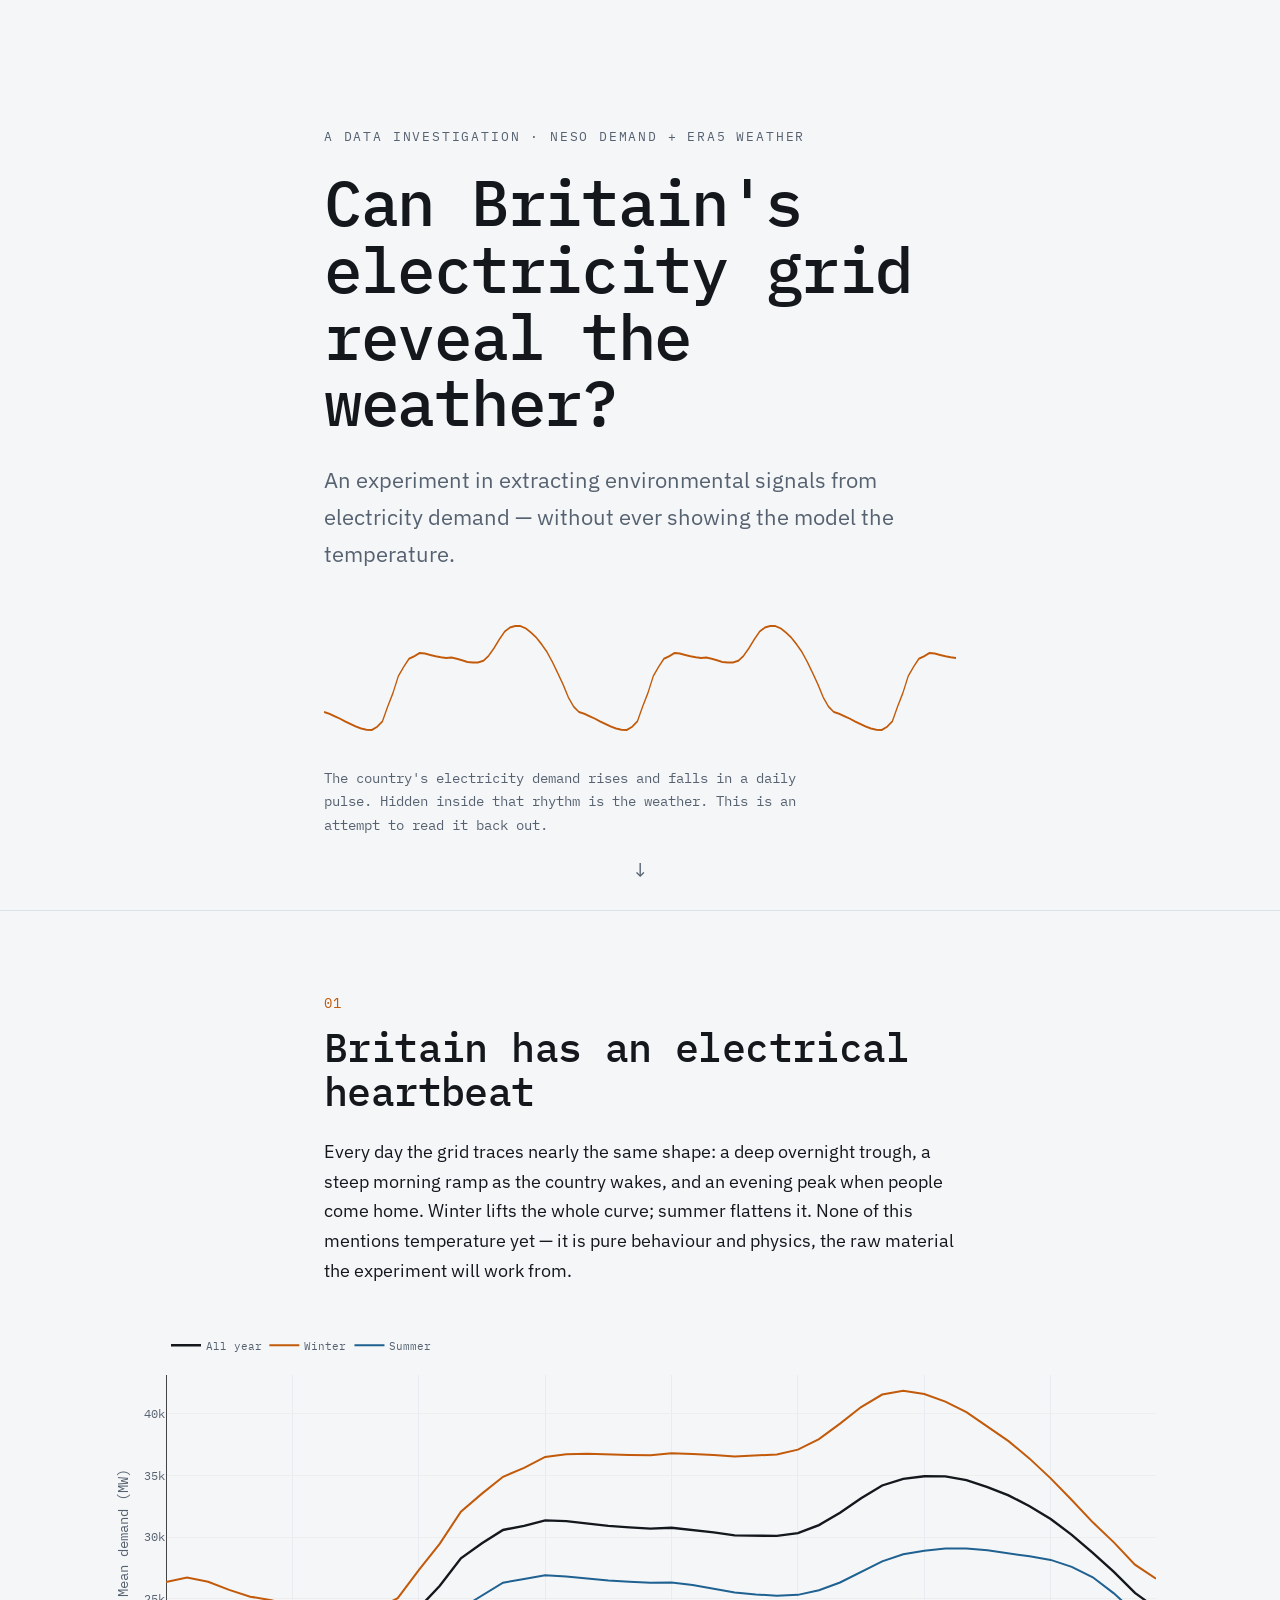
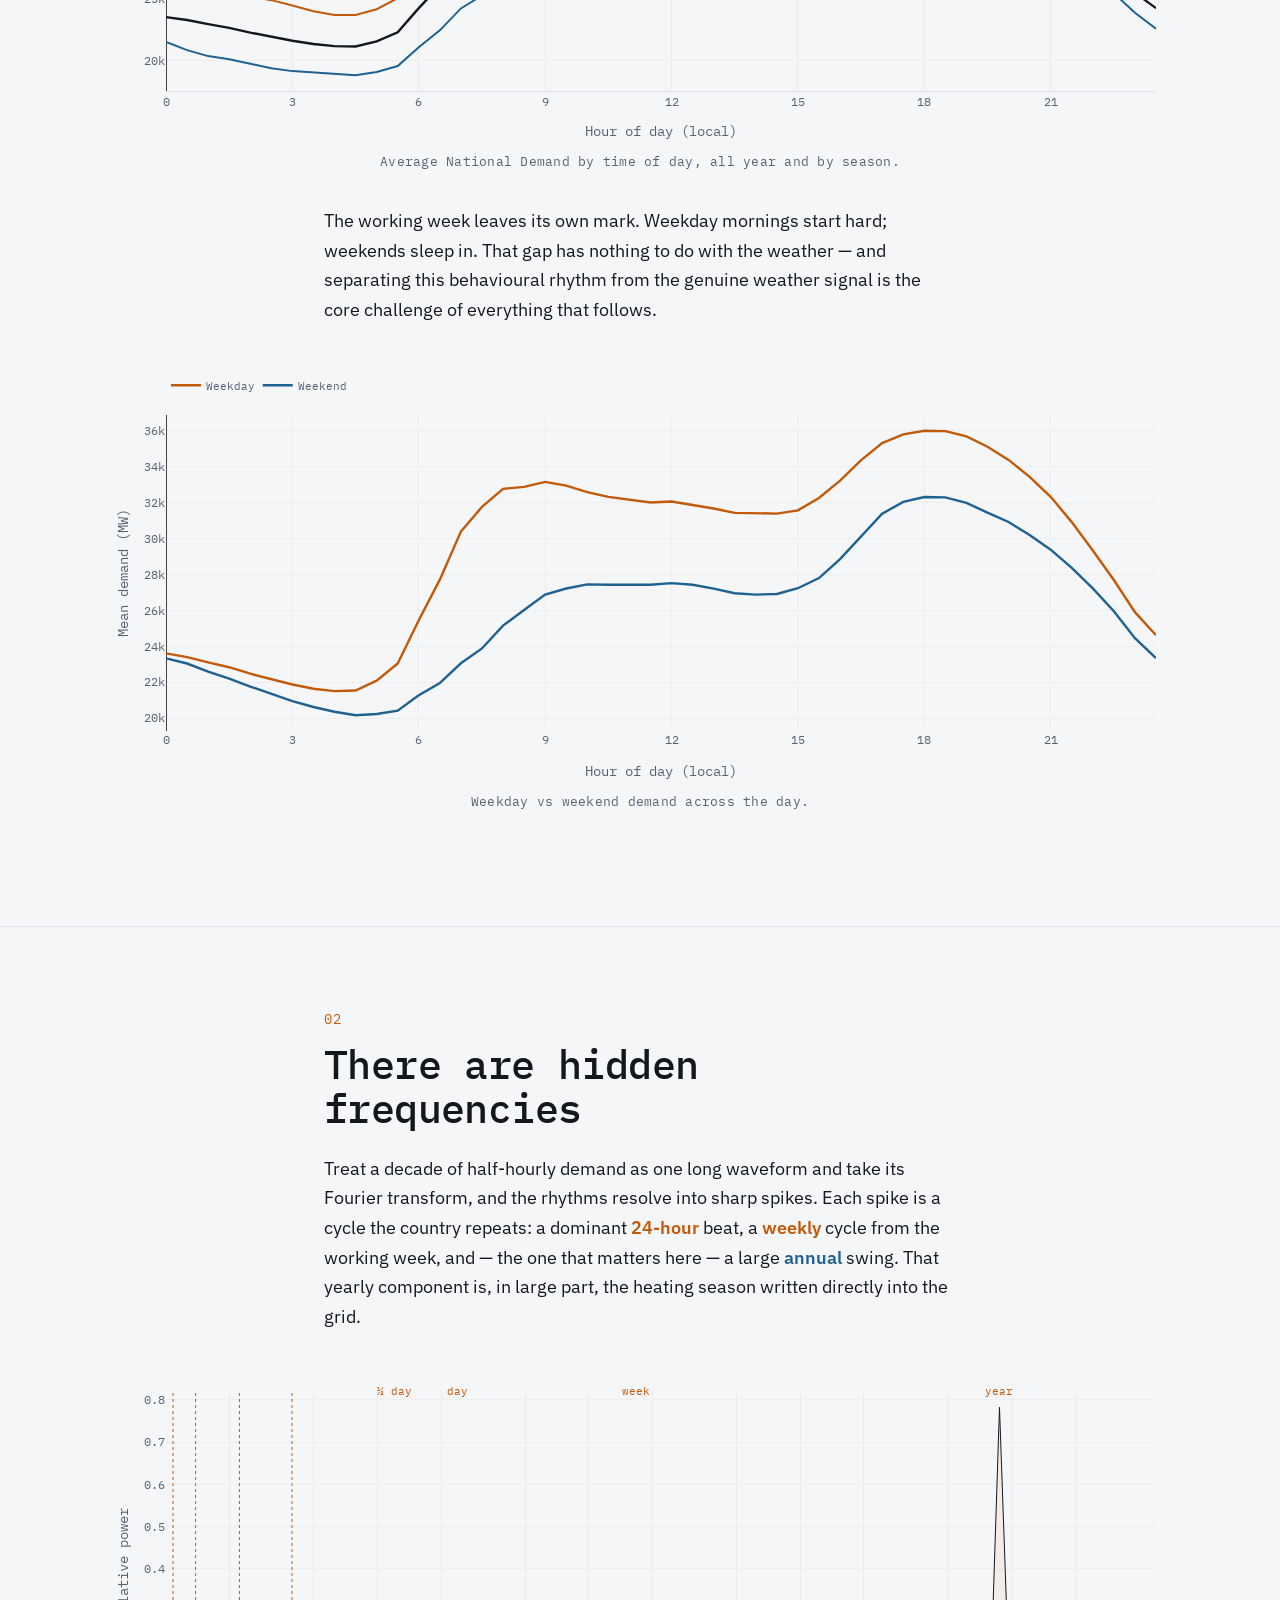
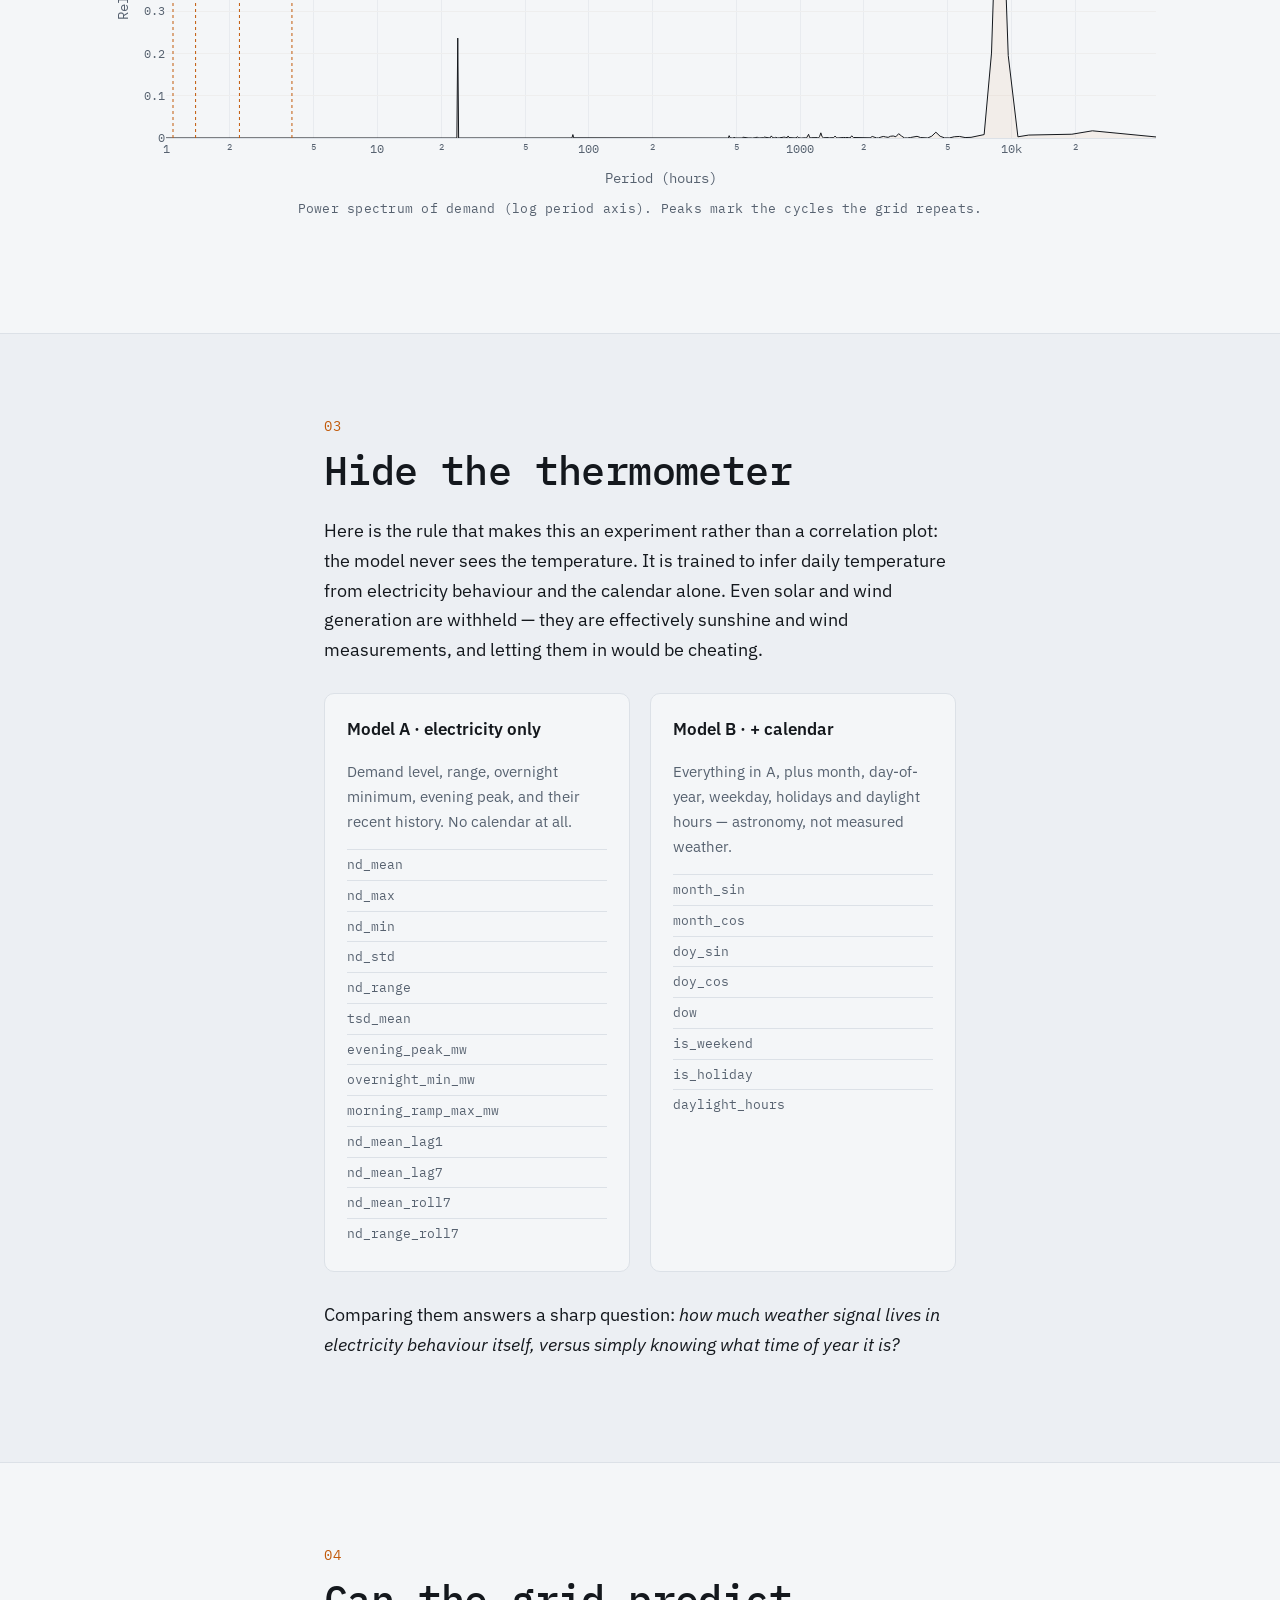
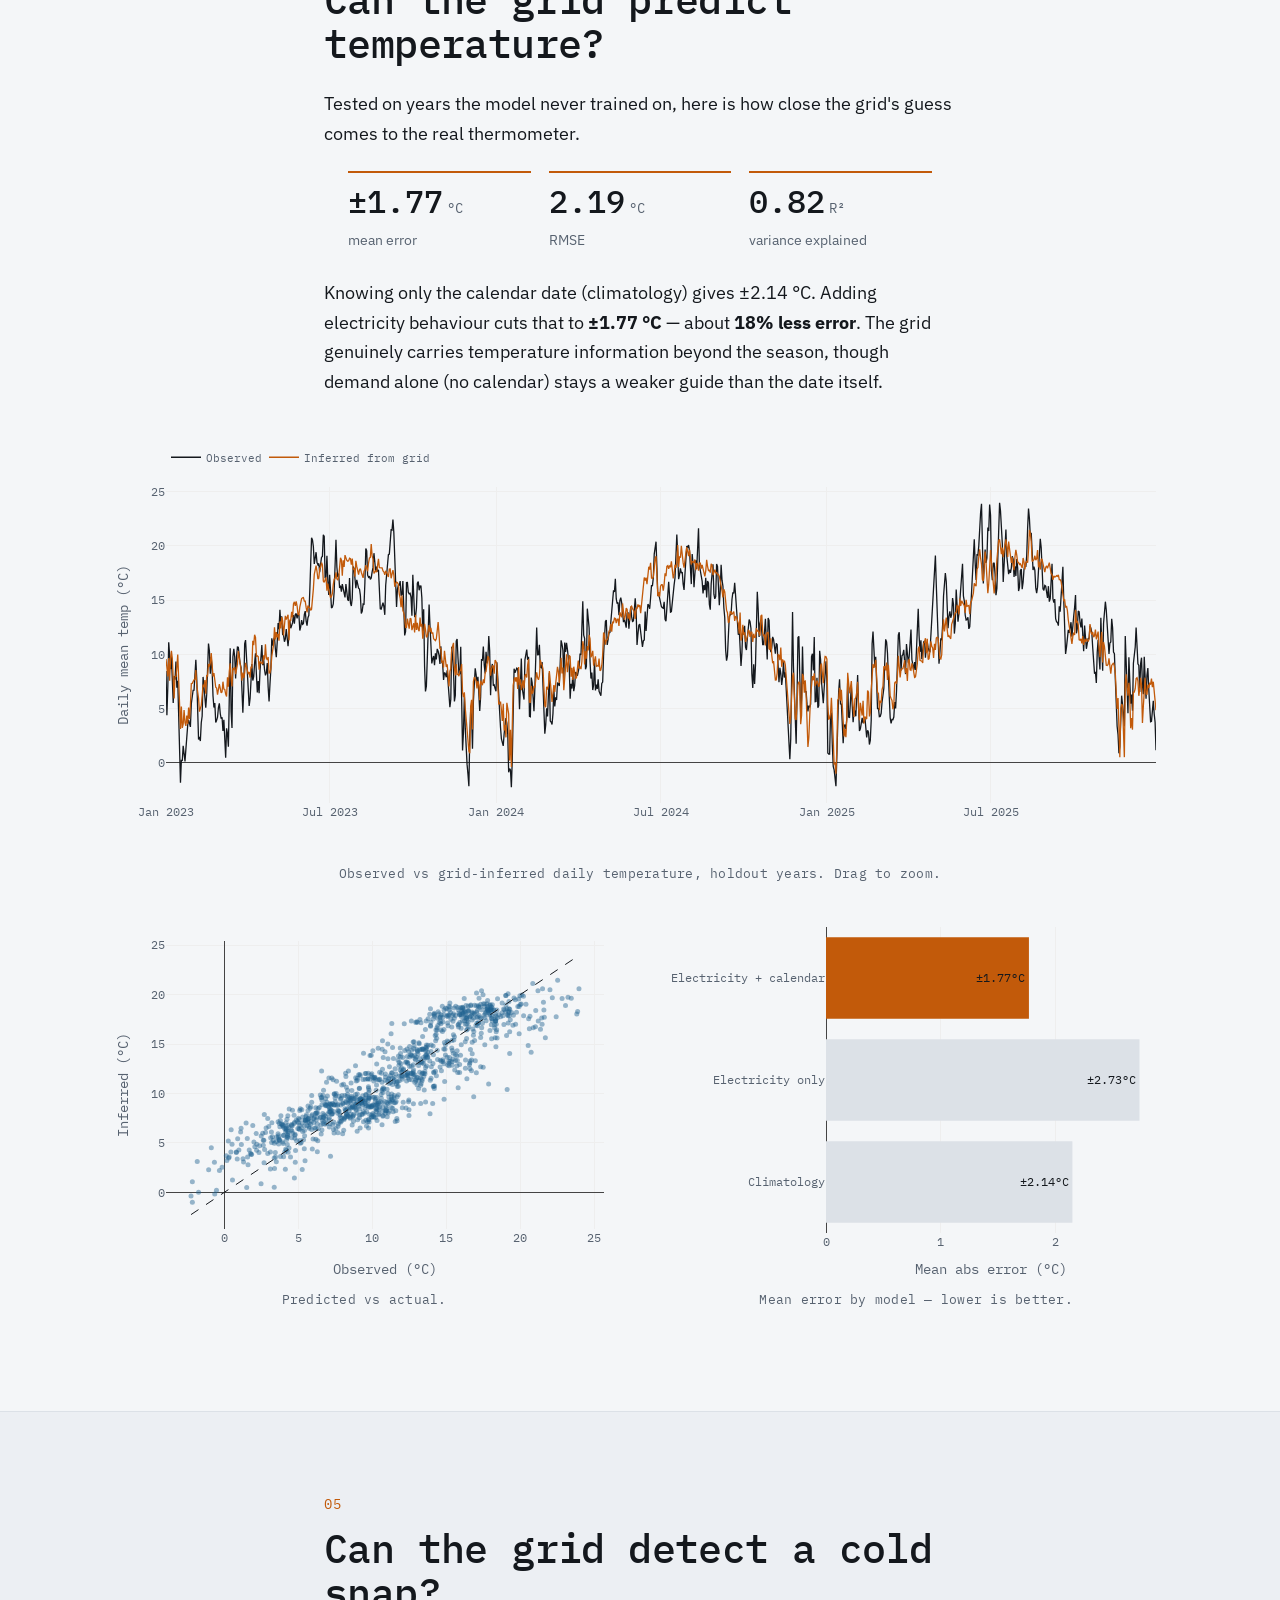
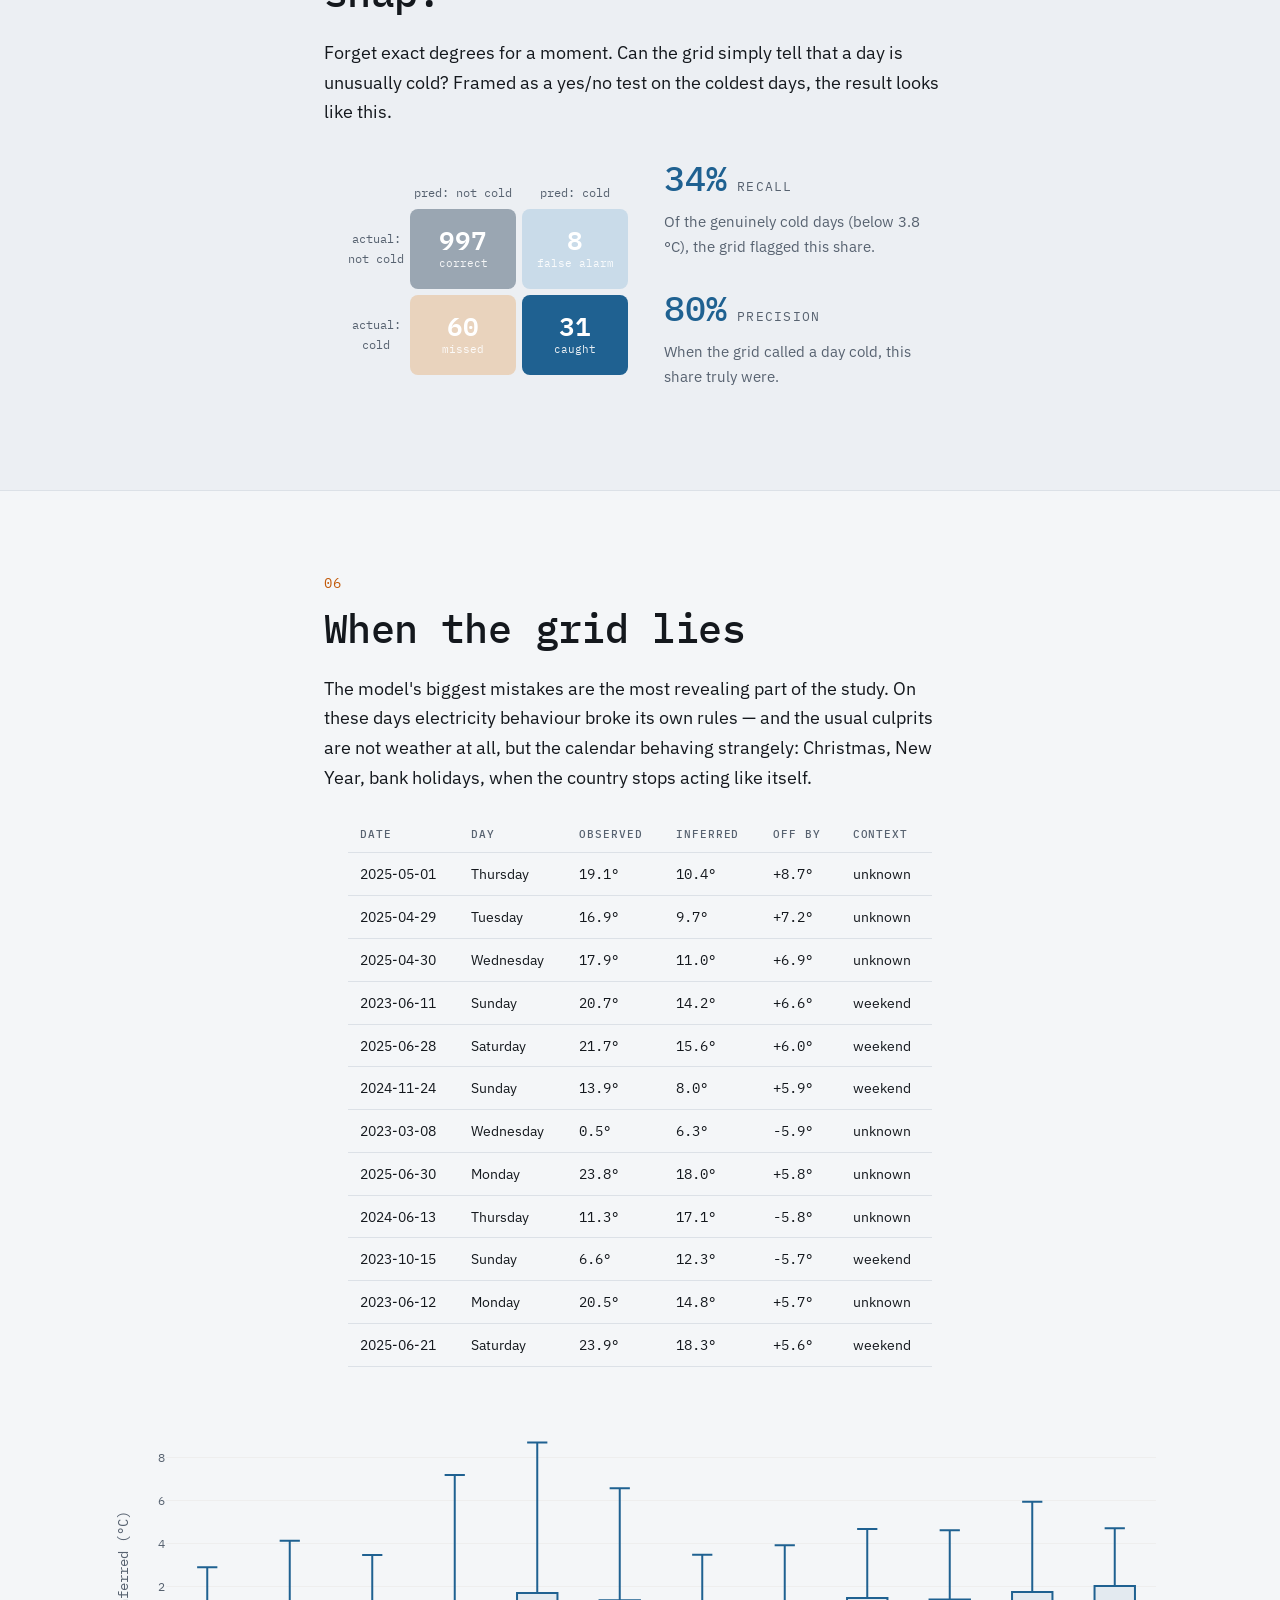
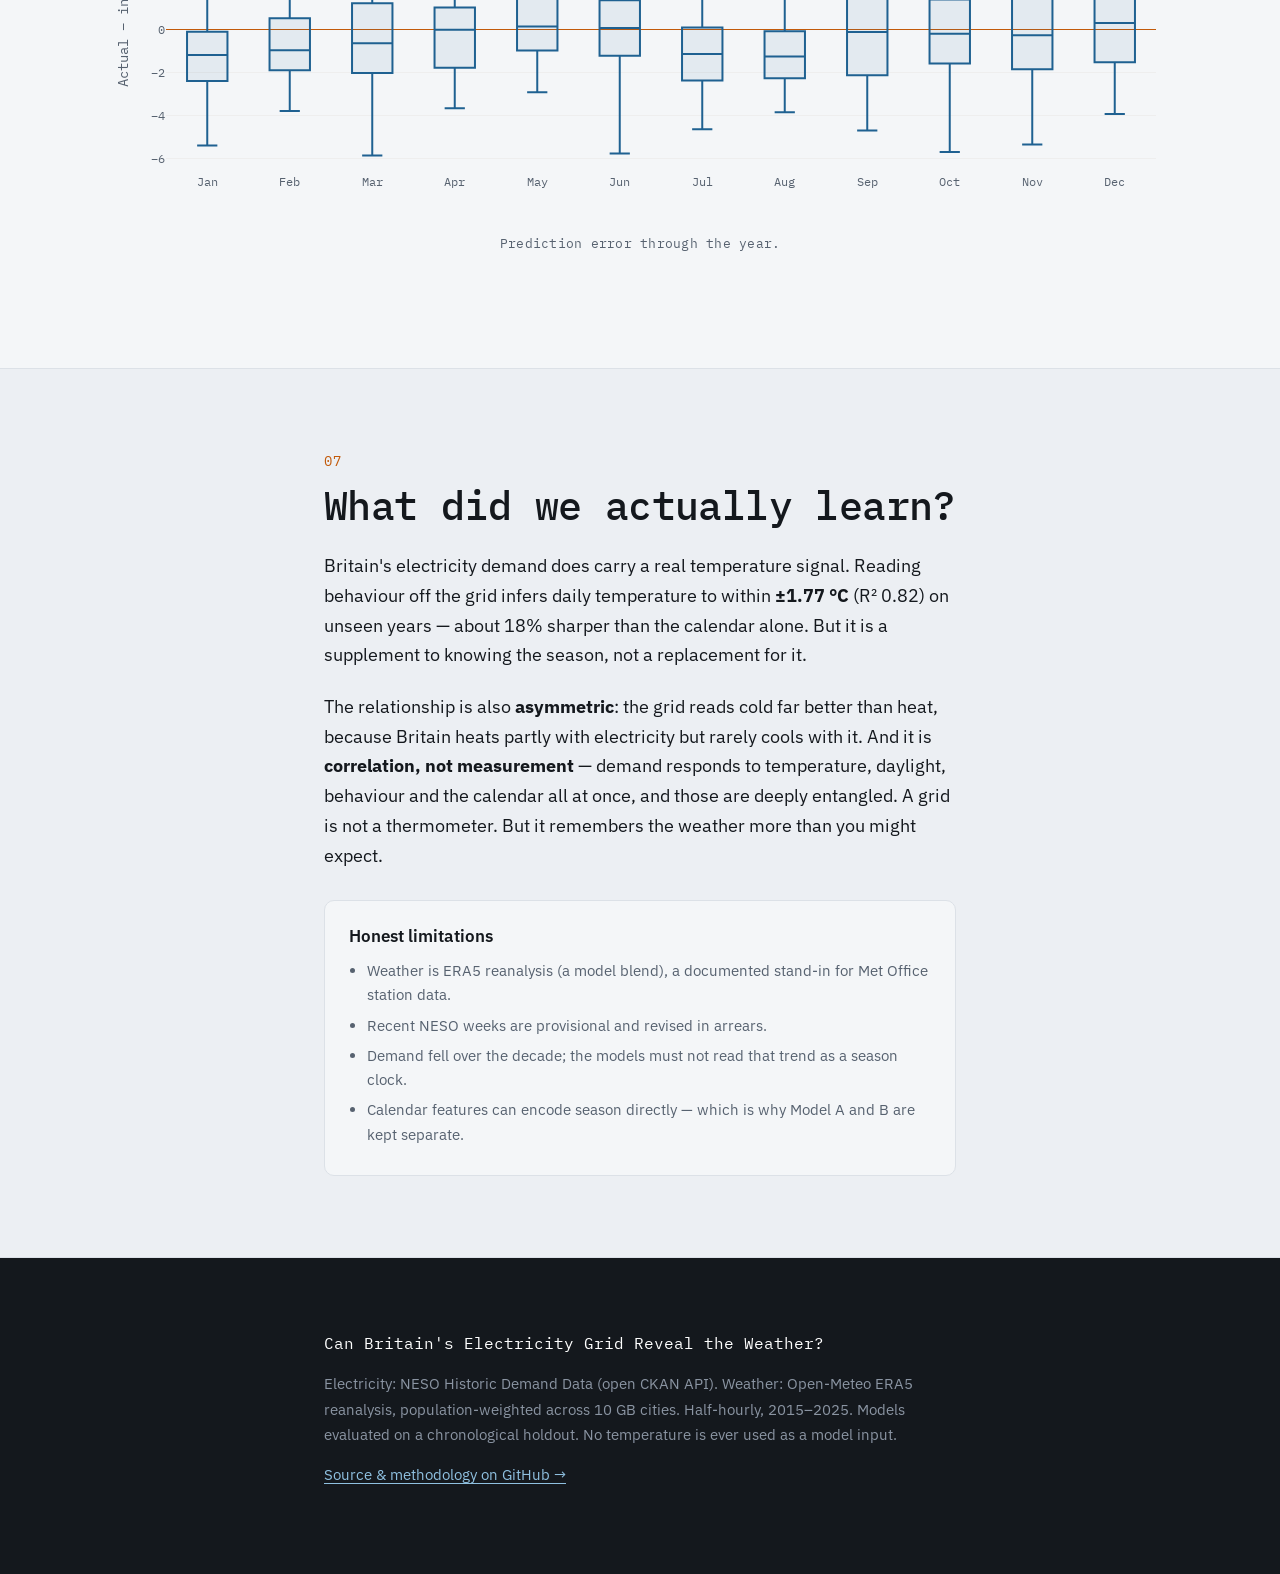
==== website/index.html @ a356048e "Phase 8: interactive data-story website + real results in README" ====
<!DOCTYPE html>
<html lang="en">
<head>
<meta charset="utf-8">
<meta name="viewport" content="width=device-width, initial-scale=1">
<title>Can Britain's Electricity Grid Reveal the Weather?</title>
<meta name="description" content="An experiment in extracting environmental signals from electricity demand — without showing the model the temperature.">
<link rel="preconnect" href="https://fonts.googleapis.com">
<link rel="preconnect" href="https://fonts.gstatic.com" crossorigin>
<link href="https://fonts.googleapis.com/css2?family=IBM+Plex+Mono:wght@400;500;600&family=IBM+Plex+Sans:wght@400;500;600;700&display=swap" rel="stylesheet">
<script src="https://cdn.plot.ly/plotly-2.35.2.min.js" charset="utf-8"></script>
<link rel="stylesheet" href="style.css">
</head>
<body>

<header class="hero">
  <div class="wrap">
    <p class="eyebrow">A data investigation · NESO demand + ERA5 weather</p>
    <h1>Can Britain's electricity grid<br>reveal the weather?</h1>
    <p class="lede">An experiment in extracting environmental signals from electricity demand —
      without ever showing the model the temperature.</p>
    <div class="pulse"><svg id="hero-pulse" preserveAspectRatio="none" aria-hidden="true"></svg></div>
    <p class="hero-note">The country's electricity demand rises and falls in a daily pulse. Hidden
      inside that rhythm is the weather. This is an attempt to read it back out.</p>
  </div>
  <div class="scroll-cue" aria-hidden="true">↓</div>
</header>

<main>

<section class="section" id="s1">
  <div class="wrap">
    <p class="sec-num">01</p>
    <h2>Britain has an electrical heartbeat</h2>
    <p class="body">Every day the grid traces nearly the same shape: a deep overnight trough, a
      steep morning ramp as the country wakes, and an evening peak when people come home. Winter
      lifts the whole curve; summer flattens it. None of this mentions temperature yet — it is pure
      behaviour and physics, the raw material the experiment will work from.</p>
  </div>
  <figure class="chart-wide"><div id="chart-hod" class="plot"></div>
    <figcaption>Average National Demand by time of day, all year and by season.</figcaption></figure>
  <div class="wrap">
    <p class="body">The working week leaves its own mark. Weekday mornings start hard; weekends
      sleep in. That gap has nothing to do with the weather — and separating this behavioural
      rhythm from the genuine weather signal is the core challenge of everything that follows.</p>
  </div>
  <figure class="chart-wide"><div id="chart-ww" class="plot"></div>
    <figcaption>Weekday vs weekend demand across the day.</figcaption></figure>
</section>

<section class="section" id="s2">
  <div class="wrap">
    <p class="sec-num">02</p>
    <h2>There are hidden frequencies</h2>
    <p class="body">Treat a decade of half-hourly demand as one long waveform and take its Fourier
      transform, and the rhythms resolve into sharp spikes. Each spike is a cycle the country
      repeats: a dominant <span class="k-demand">24-hour</span> beat, a <span class="k-demand">weekly</span>
      cycle from the working week, and — the one that matters here — a large
      <span class="k-temp">annual</span> swing. That yearly component is, in large part, the
      heating season written directly into the grid.</p>
  </div>
  <figure class="chart-wide"><div id="chart-fft" class="plot"></div>
    <figcaption>Power spectrum of demand (log period axis). Peaks mark the cycles the grid repeats.</figcaption></figure>
</section>

<section class="section band" id="s3">
  <div class="wrap">
    <p class="sec-num">03</p>
    <h2>Hide the thermometer</h2>
    <p class="body">Here is the rule that makes this an experiment rather than a correlation plot:
      the model never sees the temperature. It is trained to infer daily temperature from
      electricity behaviour and the calendar alone. Even solar and wind generation are withheld —
      they are effectively sunshine and wind measurements, and letting them in would be cheating.</p>
    <div class="two-col">
      <div class="feat-card"><h3>Model A · electricity only</h3>
        <p class="muted">Demand level, range, overnight minimum, evening peak, and their recent
          history. No calendar at all.</p>
        <ul id="feats-a" class="feat-list"></ul></div>
      <div class="feat-card"><h3>Model B · + calendar</h3>
        <p class="muted">Everything in A, plus month, day-of-year, weekday, holidays and daylight
          hours — astronomy, not measured weather.</p>
        <ul id="feats-b" class="feat-list"></ul></div>
    </div>
    <p class="body">Comparing them answers a sharp question: <em>how much weather signal lives in
      electricity behaviour itself, versus simply knowing what time of year it is?</em></p>
  </div>
</section>

<section class="section" id="s4">
  <div class="wrap">
    <p class="sec-num">04</p>
    <h2>Can the grid predict temperature?</h2>
    <p class="body">Tested on years the model never trained on, here is how close the grid's guess
      comes to the real thermometer.</p>
    <div class="stat-row" id="stat-row"></div>
    <p class="body" id="s4-verdict"></p>
  </div>
  <figure class="chart-wide"><div id="chart-ts" class="plot"></div>
    <figcaption>Observed vs grid-inferred daily temperature, holdout years. Drag to zoom.</figcaption></figure>
  <div class="two-col-charts">
    <figure><div id="chart-scatter" class="plot"></div>
      <figcaption>Predicted vs actual.</figcaption></figure>
    <figure><div id="chart-compare" class="plot"></div>
      <figcaption>Mean error by model — lower is better.</figcaption></figure>
  </div>
</section>

<section class="section band" id="s5">
  <div class="wrap">
    <p class="sec-num">05</p>
    <h2>Can the grid detect a cold snap?</h2>
    <p class="body">Forget exact degrees for a moment. Can the grid simply tell that a day is
      unusually cold? Framed as a yes/no test on the coldest days, the result looks like this.</p>
    <div class="cold-grid">
      <div id="confusion" class="confusion"></div>
      <div class="cold-explain">
        <p class="stat-line"><span class="stat-k" id="cold-recall">–</span><span class="stat-lab">recall</span></p>
        <p class="muted" id="cold-recall-txt"></p>
        <p class="stat-line"><span class="stat-k" id="cold-precision">–</span><span class="stat-lab">precision</span></p>
        <p class="muted" id="cold-precision-txt"></p>
      </div>
    </div>
  </div>
</section>

<section class="section" id="s6">
  <div class="wrap">
    <p class="sec-num">06</p>
    <h2>When the grid lies</h2>
    <p class="body">The model's biggest mistakes are the most revealing part of the study. On these
      days electricity behaviour broke its own rules — and the usual culprits are not weather at
      all, but the calendar behaving strangely: Christmas, New Year, bank holidays, when the country
      stops acting like itself.</p>
    <div class="table-wrap"><table id="resid-table">
      <thead><tr><th>Date</th><th>Day</th><th>Observed</th><th>Inferred</th><th>Off by</th><th>Context</th></tr></thead>
      <tbody></tbody></table></div>
  </div>
  <figure class="chart-wide"><div id="chart-resmonth" class="plot"></div>
    <figcaption>Prediction error through the year.</figcaption></figure>
</section>

<section class="section band" id="s7">
  <div class="wrap">
    <p class="sec-num">07</p>
    <h2>What did we actually learn?</h2>
    <p class="body" id="conclusion">Britain's electricity demand does carry a real temperature
      signal — but as a supplement to the calendar, not a replacement for it.</p>
    <p class="body">The relationship is also <strong>asymmetric</strong>: the grid reads cold far
      better than heat, because Britain heats partly with electricity but rarely cools with it. And
      it is <strong>correlation, not measurement</strong> — demand responds to temperature,
      daylight, behaviour and the calendar all at once, and those are deeply entangled. A grid is
      not a thermometer. But it remembers the weather more than you might expect.</p>
    <div class="limits">
      <h3>Honest limitations</h3>
      <ul>
        <li>Weather is ERA5 reanalysis (a model blend), a documented stand-in for Met Office station data.</li>
        <li>Recent NESO weeks are provisional and revised in arrears.</li>
        <li>Demand fell over the decade; the models must not read that trend as a season clock.</li>
        <li>Calendar features can encode season directly — which is why Model A and B are kept separate.</li>
      </ul>
    </div>
  </div>
</section>

</main>

<footer>
  <div class="wrap">
    <p class="foot-title">Can Britain's Electricity Grid Reveal the Weather?</p>
    <p class="muted">Electricity: NESO Historic Demand Data (open CKAN API). Weather: Open-Meteo
      ERA5 reanalysis, population-weighted across 10 GB cities. Half-hourly, 2015–2025. Models
      evaluated on a chronological holdout. No temperature is ever used as a model input.</p>
    <p class="muted"><a id="repo-link" href="https://github.com/elifslmz44/grid-weather">Source &amp; methodology on GitHub →</a></p>
  </div>
</footer>

<script src="data.js"></script>
<script src="app.js"></script>
</body>
</html>
---- website/style.css ----
/* ============================================================
   Can Britain's Electricity Grid Reveal the Weather?
   Design: engineering-instrument readout.
   Amber = electricity/demand · cool blue = temperature/weather.
   Type: IBM Plex Mono (display + data) / IBM Plex Sans (prose).
   ============================================================ */

:root{
  --paper:      #F4F6F8;   /* cool off-white, not warm cream */
  --paper-2:    #ECEFF3;   /* banded sections */
  --ink:        #14181D;
  --ink-soft:   #576270;
  --line:       #DCE1E7;
  --demand:     #C25A0A;   /* sodium-lamp amber — electricity */
  --demand-2:   #E9D3BD;
  --temp:       #1F6191;   /* steel blue — temperature */
  --temp-2:     #C9DBE9;
  --max:        1120px;
  --text-max:   680px;
}

*{ box-sizing:border-box; }
html{ scroll-behavior:smooth; }
body{
  margin:0; background:var(--paper); color:var(--ink);
  font-family:"IBM Plex Sans",system-ui,sans-serif;
  font-size:18px; line-height:1.65; -webkit-font-smoothing:antialiased;
}
a{ color:var(--temp); text-underline-offset:3px; }

.wrap{ max-width:var(--text-max); margin:0 auto; padding:0 24px; }

/* ---------- hero ---------- */
.hero{ padding:14vh 0 8vh; position:relative; border-bottom:1px solid var(--line); }
.eyebrow{
  font-family:"IBM Plex Mono",monospace; font-size:13px; letter-spacing:.14em;
  text-transform:uppercase; color:var(--ink-soft); margin:0 0 22px;
}
h1{
  font-family:"IBM Plex Mono",monospace; font-weight:500;
  font-size:clamp(2.1rem,6vw,4rem); line-height:1.04; letter-spacing:-0.02em;
  margin:0 0 26px;
}
.lede{ font-size:clamp(1.1rem,2.2vw,1.4rem); color:var(--ink-soft); max-width:30em; margin:0 0 40px; }
.pulse{ height:130px; margin:20px 0; }
#hero-pulse{ width:100%; height:100%; display:block; }
.hero-note{
  font-family:"IBM Plex Mono",monospace; font-size:14px; color:var(--ink-soft);
  max-width:34em; line-height:1.7; margin:24px 0 0;
}
.scroll-cue{
  position:absolute; left:50%; bottom:24px; transform:translateX(-50%);
  color:var(--ink-soft); font-size:20px; animation:bob 2s ease-in-out infinite;
}
@keyframes bob{ 0%,100%{ transform:translate(-50%,0);} 50%{ transform:translate(-50%,7px);} }

/* ---------- sections ---------- */
.section{ padding:9vh 0; border-bottom:1px solid var(--line); }
.section.band{ background:var(--paper-2); }
.sec-num{
  font-family:"IBM Plex Mono",monospace; font-size:14px; color:var(--demand);
  letter-spacing:.1em; margin:0 0 10px;
}
h2{
  font-family:"IBM Plex Mono",monospace; font-weight:500;
  font-size:clamp(1.6rem,3.6vw,2.5rem); line-height:1.1; letter-spacing:-0.015em;
  margin:0 0 24px;
}
h3{ font-family:"IBM Plex Sans"; font-weight:600; font-size:1.05rem; margin:0 0 8px; }
.body{ max-width:var(--text-max); margin:0 auto 22px; }
.section > .body{ padding:0 24px; }
.muted{ color:var(--ink-soft); font-size:.95rem; }
em{ font-style:italic; }
.k-demand{ color:var(--demand); font-weight:600; }
.k-temp{ color:var(--temp); font-weight:600; }

/* ---------- charts ---------- */
.chart-wide{ max-width:var(--max); margin:34px auto; padding:0 24px; }
.plot{ width:100%; height:420px; }
figure{ margin:0; }
figcaption{
  font-family:"IBM Plex Mono",monospace; font-size:12.5px; color:var(--ink-soft);
  text-align:center; margin-top:12px; letter-spacing:.02em;
}
.two-col-charts{
  max-width:var(--max); margin:20px auto; padding:0 24px;
  display:grid; grid-template-columns:1fr 1fr; gap:32px;
}
.two-col-charts .plot{ height:360px; }

/* ---------- feature cards ---------- */
.two-col{
  max-width:var(--text-max); margin:28px auto; display:grid;
  grid-template-columns:1fr 1fr; gap:20px;
}
.feat-card{ background:var(--paper); border:1px solid var(--line); border-radius:10px; padding:22px; }
.feat-list{
  list-style:none; padding:0; margin:14px 0 0;
  font-family:"IBM Plex Mono",monospace; font-size:12.5px; color:var(--ink-soft);
  columns:1; line-height:1.9;
}
.feat-list li{ border-top:1px solid var(--line); padding:3px 0; }

/* ---------- stat row (section 4) ---------- */
.stat-row{
  max-width:var(--text-max); margin:6px auto 26px; padding:0 24px;
  display:grid; grid-template-columns:repeat(3,1fr); gap:18px;
}
.stat{ border-top:2px solid var(--demand); padding-top:12px; }
.stat .v{ font-family:"IBM Plex Mono",monospace; font-size:2rem; font-weight:500; line-height:1; }
.stat .u{ font-family:"IBM Plex Mono",monospace; font-size:.85rem; color:var(--ink-soft); }
.stat .l{ display:block; margin-top:8px; font-size:.85rem; color:var(--ink-soft); }

/* ---------- cold section ---------- */
.cold-grid{
  max-width:var(--text-max); margin:20px auto 0; padding:0 24px;
  display:grid; grid-template-columns:280px 1fr; gap:36px; align-items:center;
}
.confusion{ display:grid; grid-template-columns:auto 1fr 1fr; grid-template-rows:auto 1fr 1fr; gap:6px; font-family:"IBM Plex Mono",monospace; font-size:12px; }
.cm-cell{ border-radius:8px; padding:16px 10px; text-align:center; color:#fff; }
.cm-num{ font-size:1.6rem; font-weight:600; display:block; line-height:1.1; }
.cm-lab{ font-size:10.5px; opacity:.9; }
.cm-axis{ color:var(--ink-soft); align-self:center; text-align:center; }
.stat-line{ margin:0 0 2px; display:flex; align-items:baseline; gap:10px; }
.stat-k{ font-family:"IBM Plex Mono",monospace; font-size:2.2rem; font-weight:500; color:var(--temp); }
.stat-lab{ font-family:"IBM Plex Mono",monospace; font-size:.8rem; letter-spacing:.1em; text-transform:uppercase; color:var(--ink-soft); }
.cold-explain .muted{ margin:0 0 20px; }

/* ---------- residual table ---------- */
.table-wrap{ max-width:var(--text-max); margin:24px auto 0; padding:0 24px; overflow-x:auto; }
table{ width:100%; border-collapse:collapse; font-size:.9rem; }
th,td{ text-align:left; padding:9px 12px; border-bottom:1px solid var(--line); }
th{ font-family:"IBM Plex Mono",monospace; font-size:11px; letter-spacing:.08em; text-transform:uppercase; color:var(--ink-soft); font-weight:500; }
td:nth-child(3),td:nth-child(4),td:nth-child(5){ font-family:"IBM Plex Mono",monospace; }

/* ---------- limitations ---------- */
.limits{ max-width:var(--text-max); margin:30px auto 0; padding:22px 24px; background:var(--paper); border:1px solid var(--line); border-radius:10px; }
.limits ul{ margin:8px 0 0; padding-left:18px; color:var(--ink-soft); font-size:.92rem; }
.limits li{ margin:6px 0; }

/* ---------- footer ---------- */
footer{ padding:8vh 0; background:var(--ink); color:#C6CDD6; }
footer .foot-title{ font-family:"IBM Plex Mono",monospace; color:#fff; font-size:1rem; margin:0 0 14px; }
footer .muted{ color:#8A94A2; max-width:46em; }
footer a{ color:#8FC0E0; }

/* ---------- responsive ---------- */
@media (max-width:720px){
  body{ font-size:16px; }
  .two-col, .two-col-charts, .stat-row{ grid-template-columns:1fr; }
  .cold-grid{ grid-template-columns:1fr; gap:22px; }
  .plot{ height:340px; }
}
@media (prefers-reduced-motion:reduce){
  html{ scroll-behavior:auto; }
  .scroll-cue{ animation:none; }
}
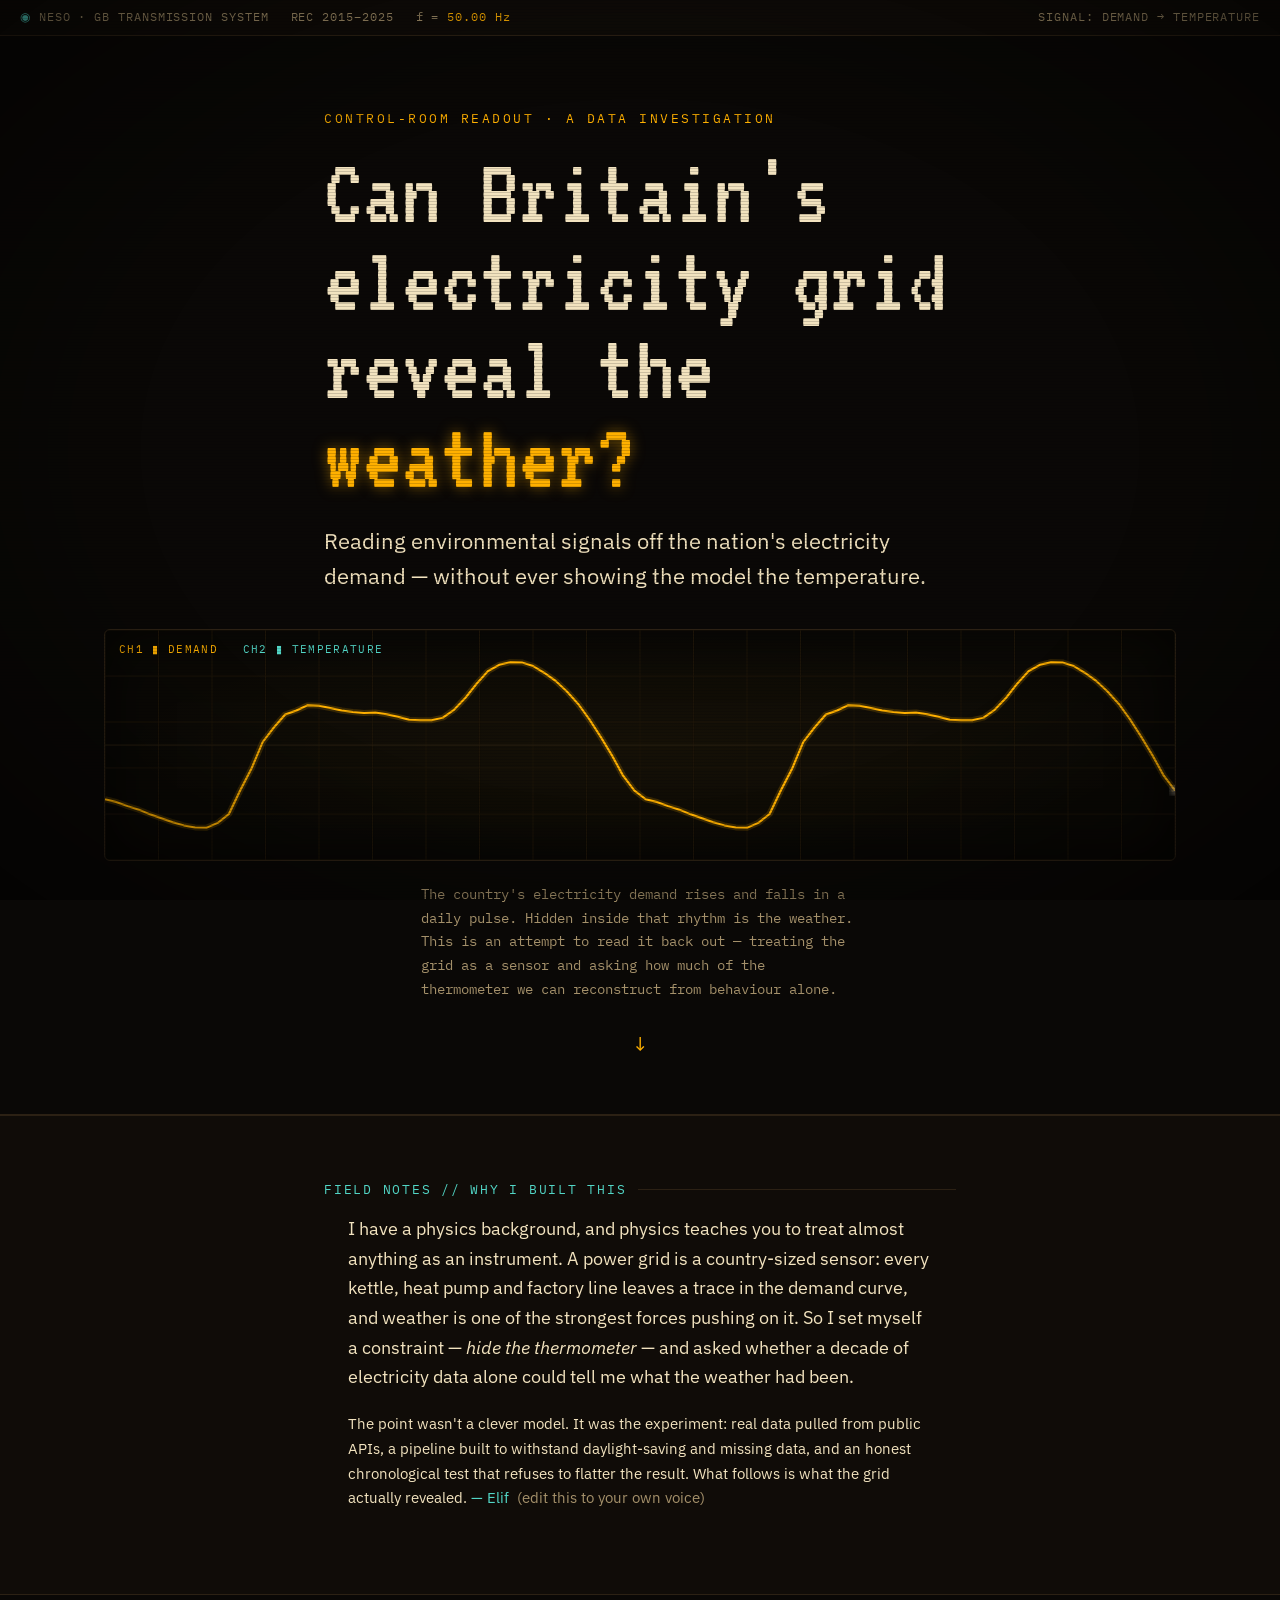
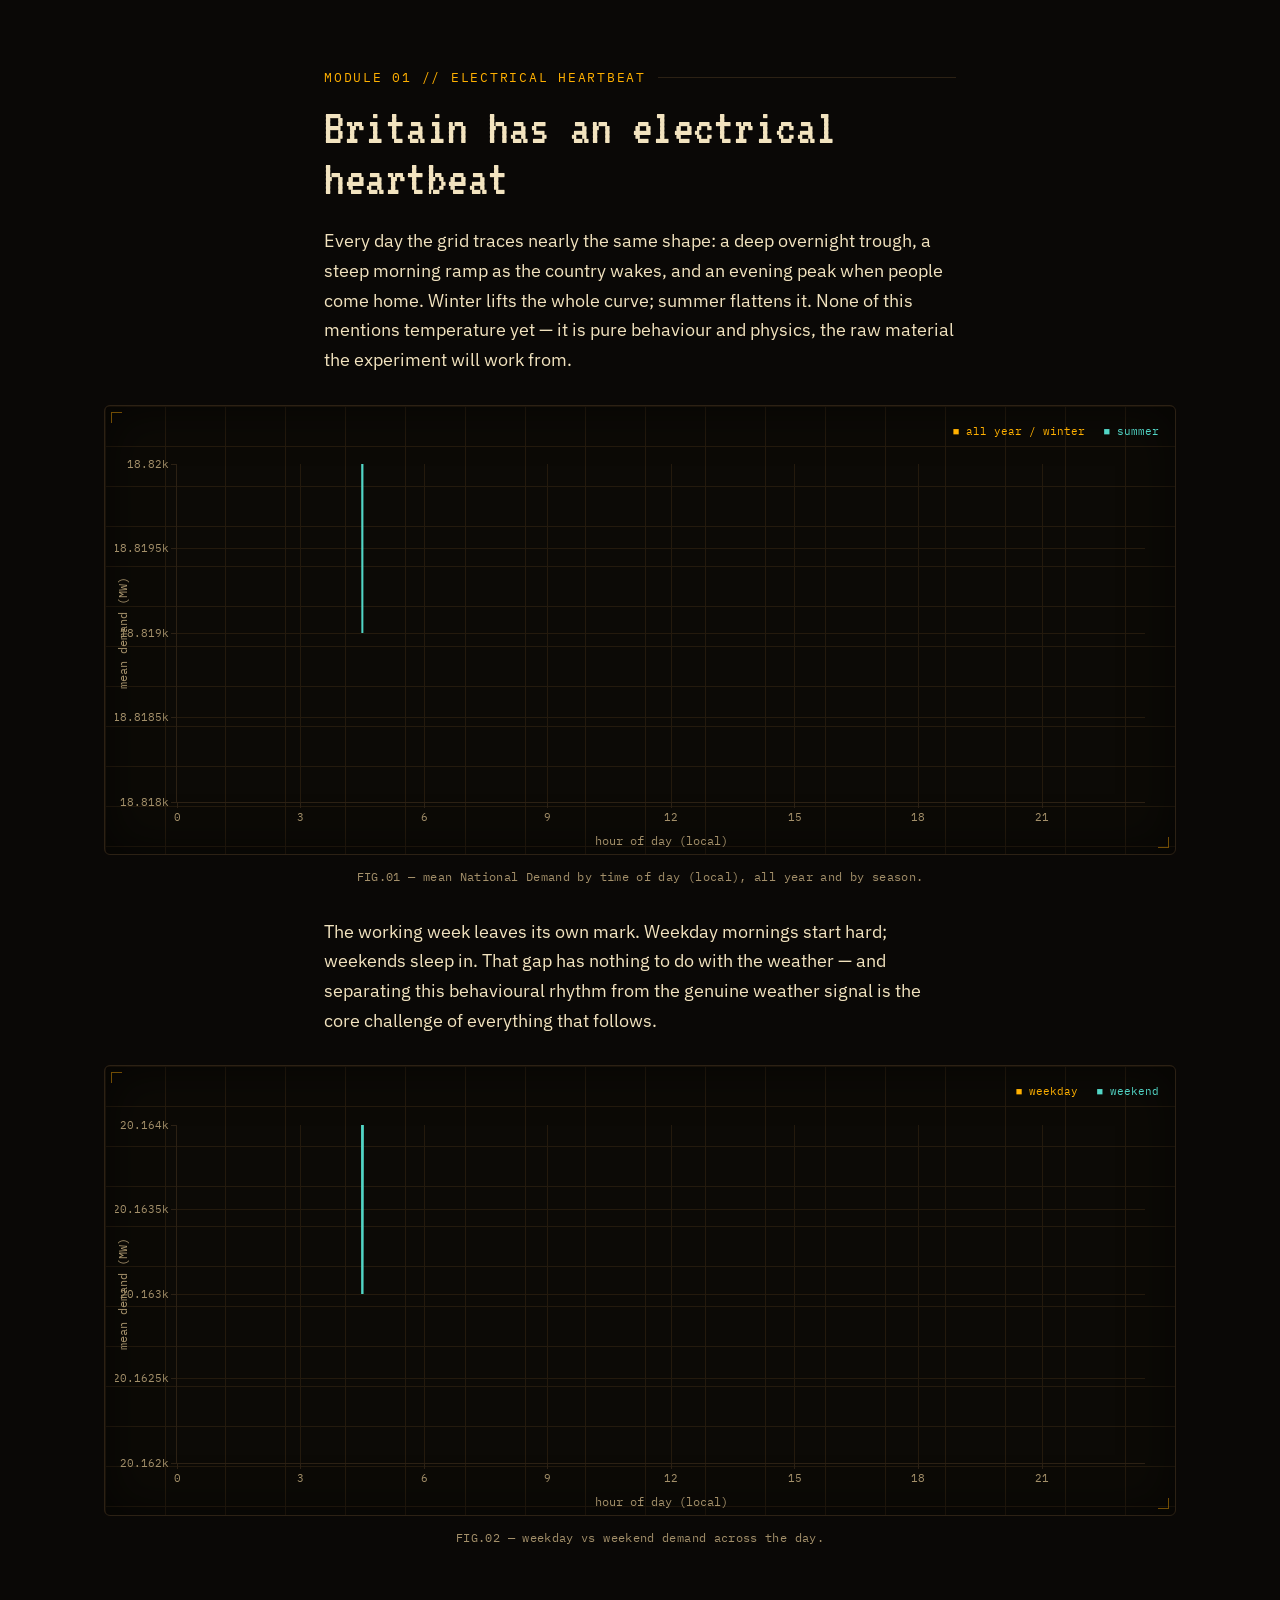
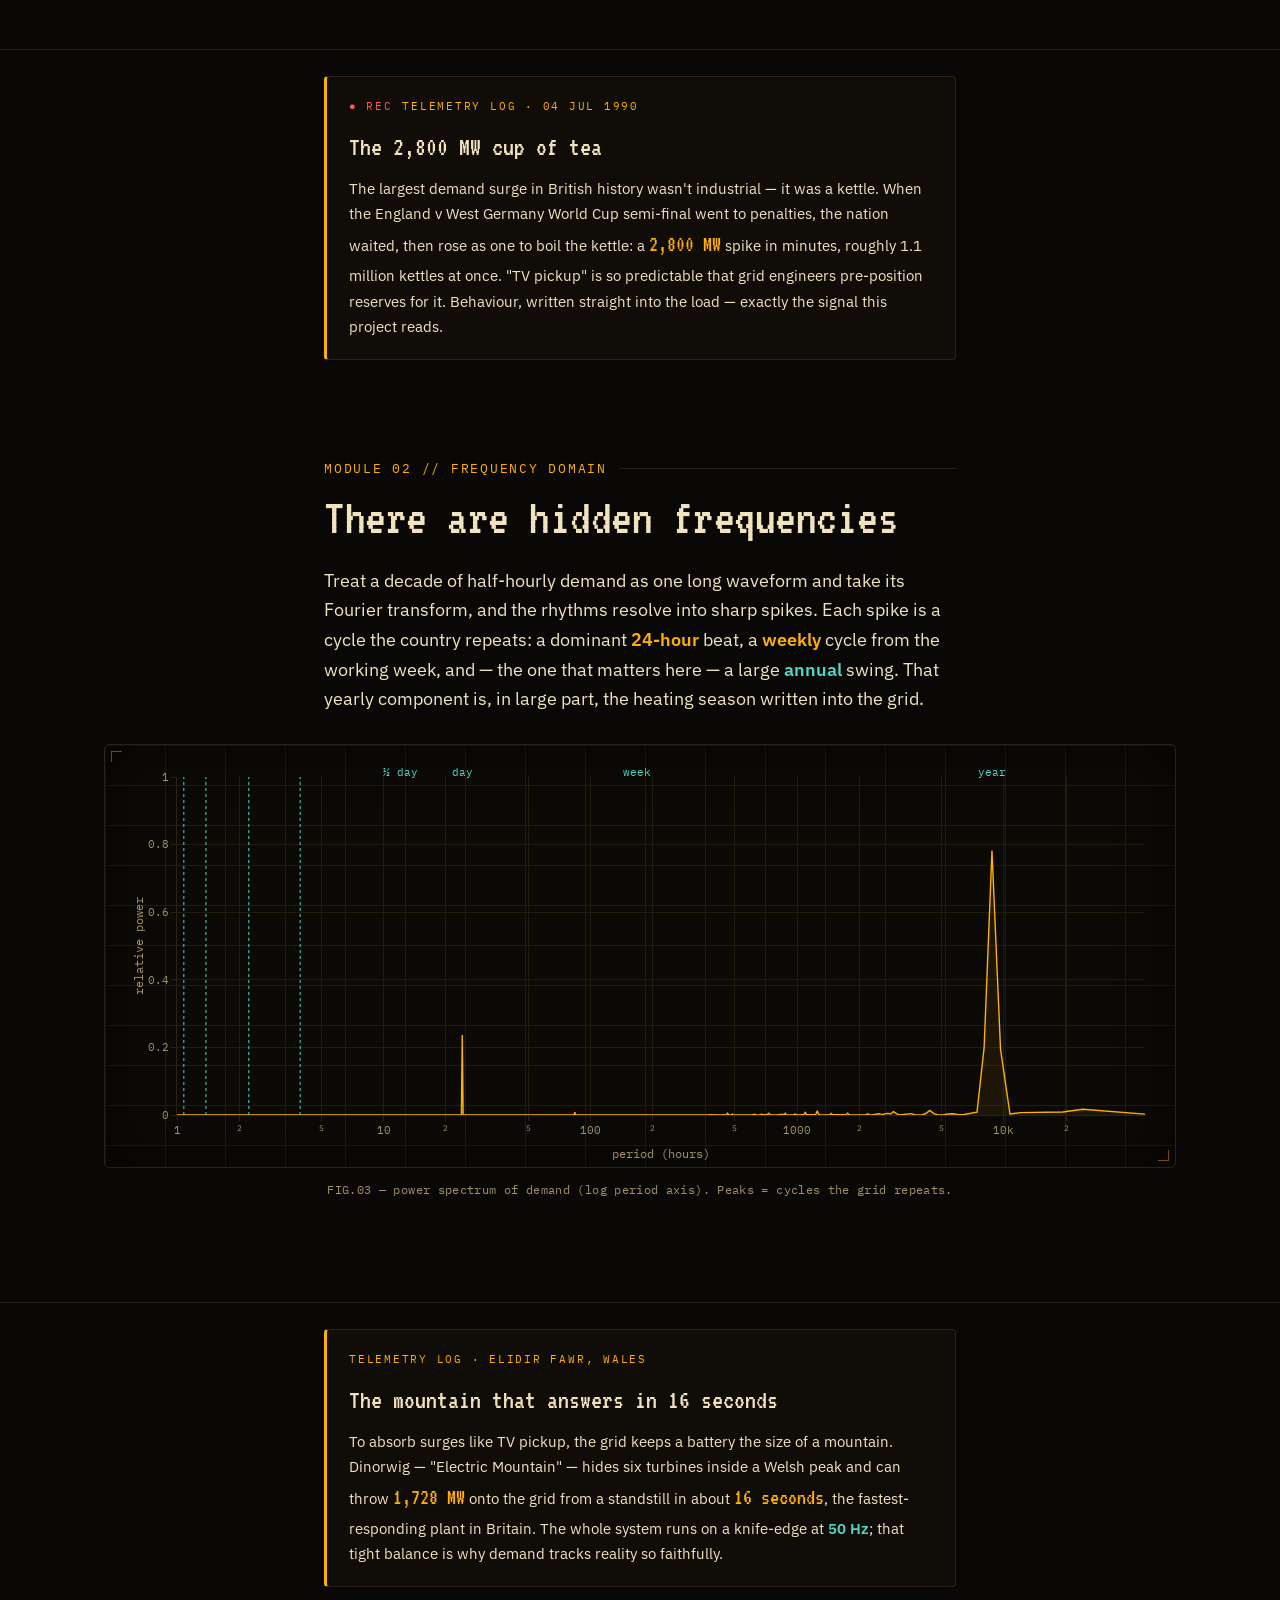
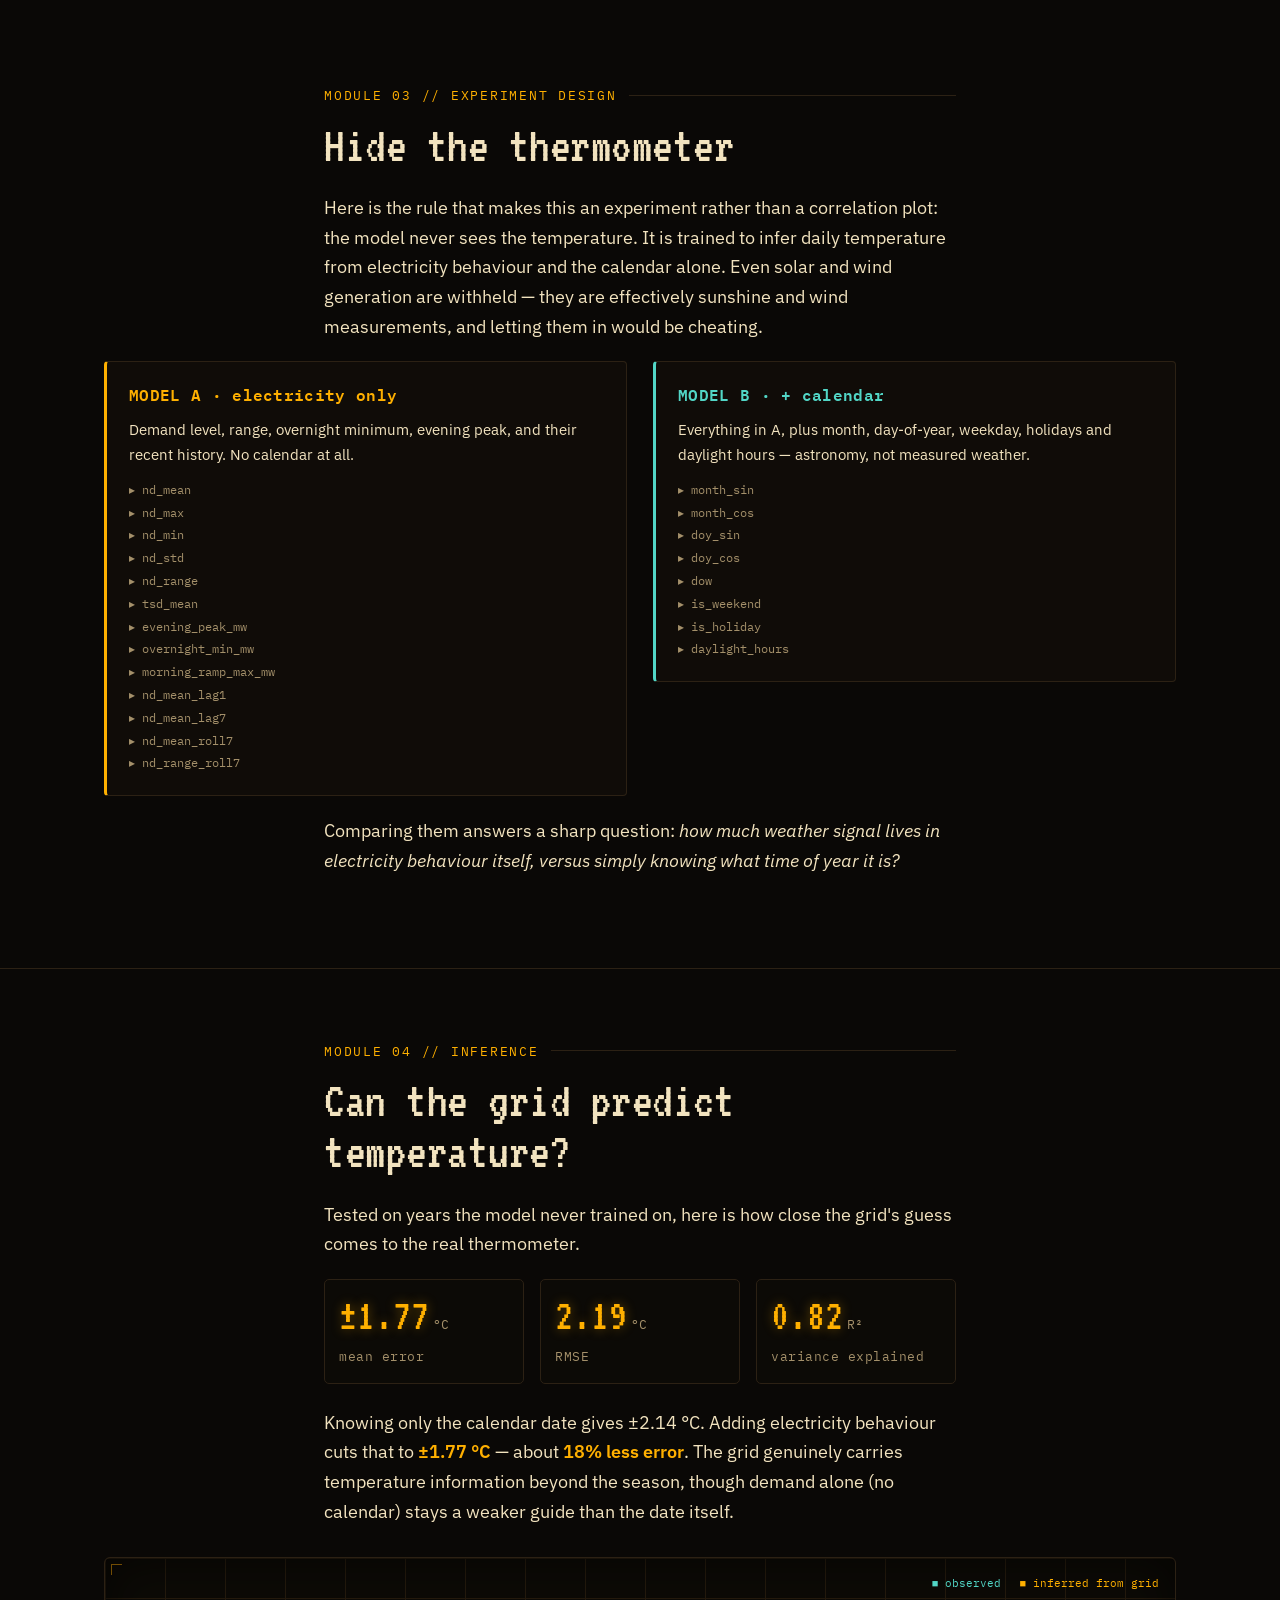
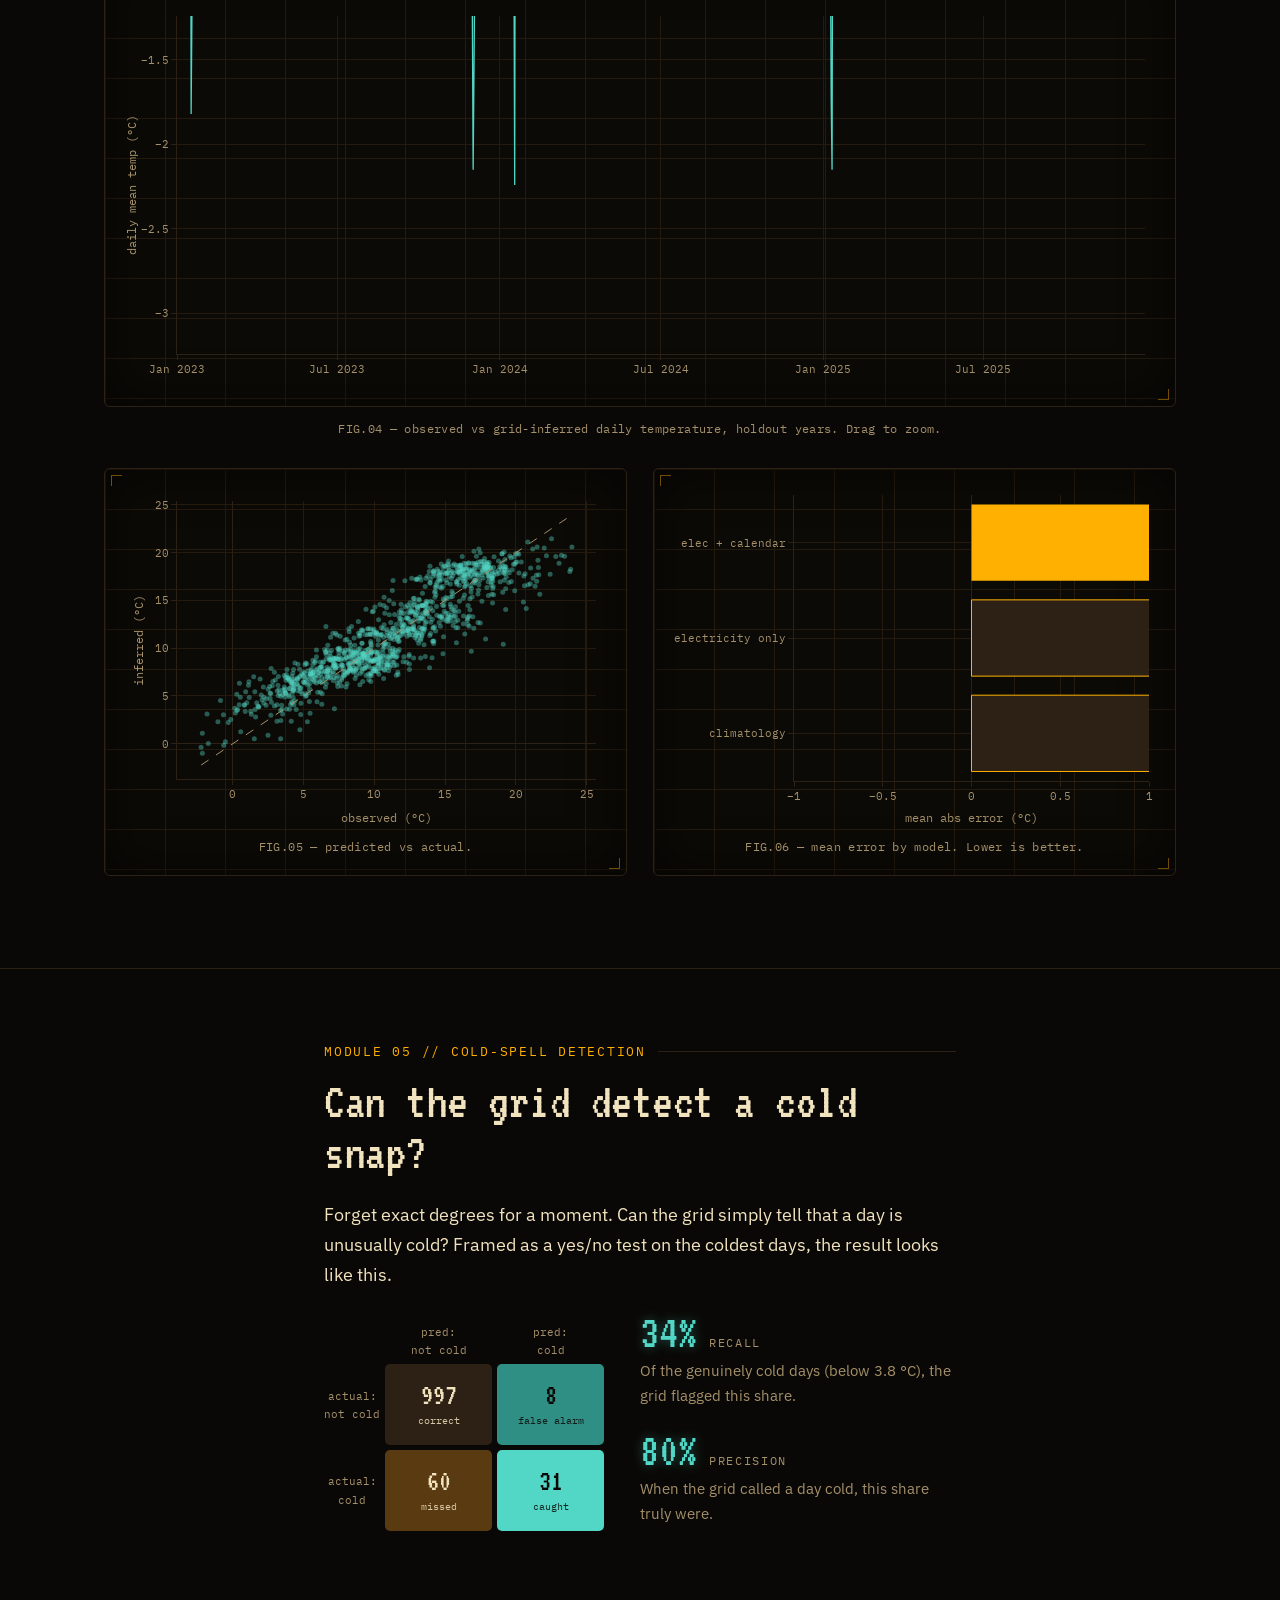
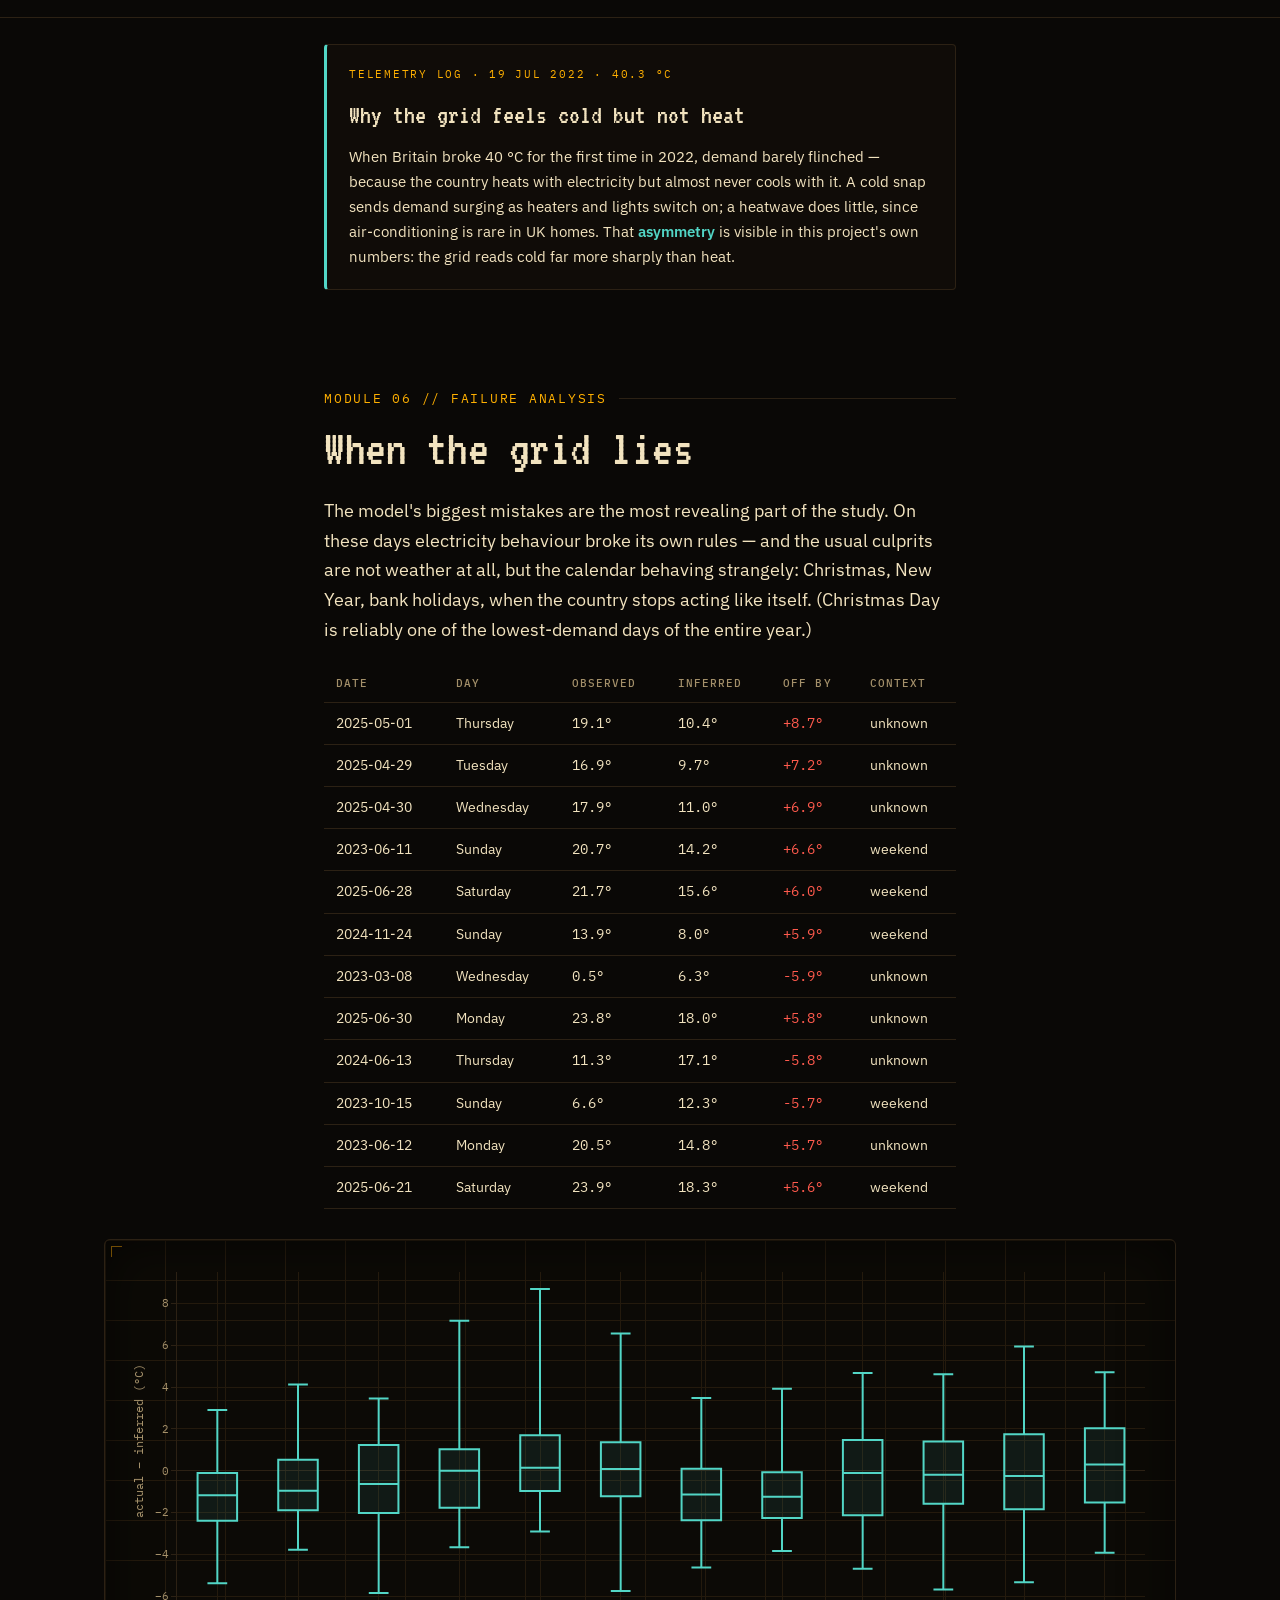
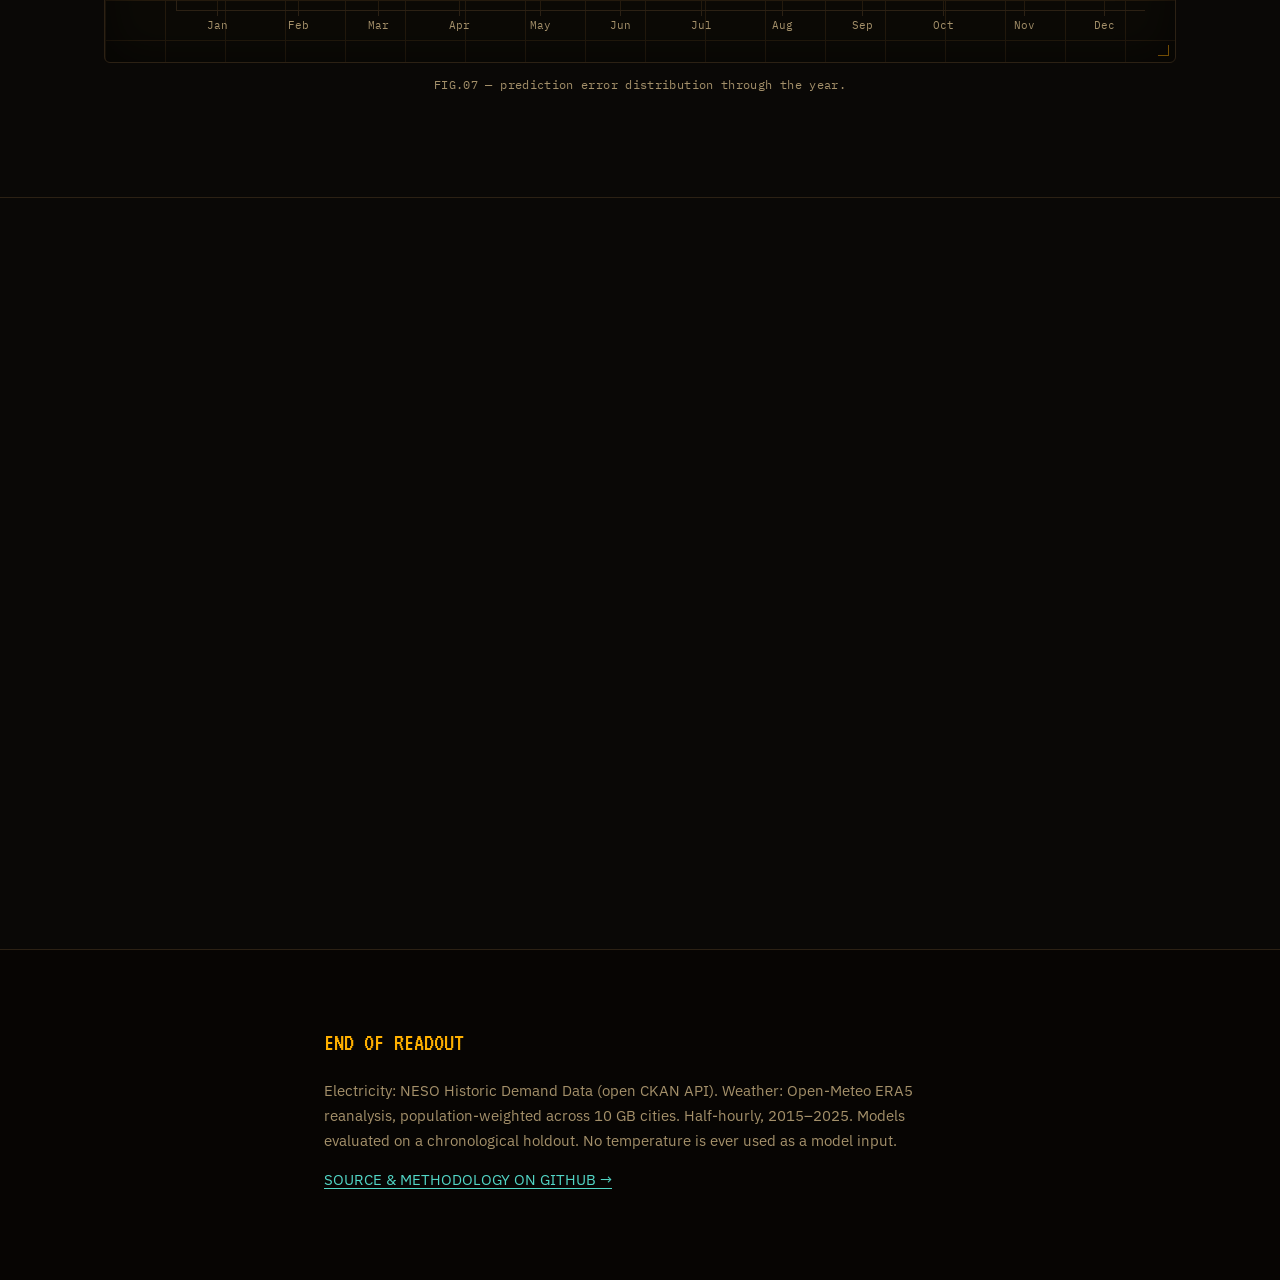
==== commit 9e969331: "Website: scroll-triggered chart draw-in, reveals, hover crosshairs" ====
--- a/website/index.html
+++ b/website/index.html
@@ -4,154 +4,214 @@
 <meta charset="utf-8">
 <meta name="viewport" content="width=device-width, initial-scale=1">
 <title>Can Britain's Electricity Grid Reveal the Weather?</title>
-<meta name="description" content="An experiment in extracting environmental signals from electricity demand — without showing the model the temperature.">
+<meta name="description" content="Reading the weather off Britain's electricity demand — an amber-CRT data investigation. The model never sees a thermometer.">
 <link rel="preconnect" href="https://fonts.googleapis.com">
 <link rel="preconnect" href="https://fonts.gstatic.com" crossorigin>
-<link href="https://fonts.googleapis.com/css2?family=IBM+Plex+Mono:wght@400;500;600&family=IBM+Plex+Sans:wght@400;500;600;700&display=swap" rel="stylesheet">
+<link href="https://fonts.googleapis.com/css2?family=VT323&family=IBM+Plex+Mono:wght@400;500;600&family=IBM+Plex+Sans:wght@400;500;600&display=swap" rel="stylesheet">
 <script src="https://cdn.plot.ly/plotly-2.35.2.min.js" charset="utf-8"></script>
 <link rel="stylesheet" href="style.css">
 </head>
 <body>
 
+<div class="statusbar mono">
+  <span><span class="dot">◉</span> NESO · GB TRANSMISSION SYSTEM</span>
+  <span>REC 2015–2025</span>
+  <span>f = <span class="live">50.00 Hz</span></span>
+  <span class="sp">SIGNAL: DEMAND → TEMPERATURE</span>
+</div>
+
 <header class="hero">
   <div class="wrap">
-    <p class="eyebrow">A data investigation · NESO demand + ERA5 weather</p>
-    <h1>Can Britain's electricity grid<br>reveal the weather?</h1>
-    <p class="lede">An experiment in extracting environmental signals from electricity demand —
-      without ever showing the model the temperature.</p>
-    <div class="pulse"><svg id="hero-pulse" preserveAspectRatio="none" aria-hidden="true"></svg></div>
-    <p class="hero-note">The country's electricity demand rises and falls in a daily pulse. Hidden
-      inside that rhythm is the weather. This is an attempt to read it back out.</p>
-  </div>
+    <p class="eyebrow">Control-room readout · a data investigation</p>
+    <h1>Can Britain's<br>electricity grid<br>reveal the <span class="amber">weather?</span></h1>
+    <p class="lede">Reading environmental signals off the nation's electricity demand — without ever
+      showing the model the temperature.</p>
+  </div>
+  <div class="scope">
+    <div class="scope-screen">
+      <div class="scope-tag mono"><span class="ch1">CH1 ▮ DEMAND</span> &nbsp; <span class="ch2">CH2 ▮ TEMPERATURE</span></div>
+      <svg id="hero-pulse" preserveAspectRatio="none" aria-hidden="true"></svg>
+    </div>
+  </div>
+  <p class="hero-note">The country's electricity demand rises and falls in a daily pulse. Hidden
+    inside that rhythm is the weather. This is an attempt to read it back out — treating the grid
+    as a sensor and asking how much of the thermometer we can reconstruct from behaviour alone.</p>
   <div class="scroll-cue" aria-hidden="true">↓</div>
 </header>
 
+<!-- FIELD NOTES / PERSONAL -->
+<section class="notes">
+  <div class="wrap">
+    <p class="modtag mono">FIELD NOTES // WHY I BUILT THIS</p>
+    <p class="body">I have a physics background, and physics teaches you to treat almost anything as
+      an instrument. A power grid is a country-sized sensor: every kettle, heat pump and factory
+      line leaves a trace in the demand curve, and weather is one of the strongest forces pushing on
+      it. So I set myself a constraint — <em>hide the thermometer</em> — and asked whether a decade
+      of electricity data alone could tell me what the weather had been.</p>
+    <p class="body muted">The point wasn't a clever model. It was the experiment: real data pulled
+      from public APIs, a pipeline built to withstand daylight-saving and missing data, and an honest
+      chronological test that refuses to flatter the result. What follows is what the grid actually
+      revealed. <span class="cyan">— Elif</span> &nbsp;<span class="muted">(edit this to your own voice)</span></p>
+  </div>
+</section>
+
 <main>
 
+<!-- 01 -->
 <section class="section" id="s1">
-  <div class="wrap">
-    <p class="sec-num">01</p>
-    <h2>Britain has an electrical heartbeat</h2>
-    <p class="body">Every day the grid traces nearly the same shape: a deep overnight trough, a
-      steep morning ramp as the country wakes, and an evening peak when people come home. Winter
-      lifts the whole curve; summer flattens it. None of this mentions temperature yet — it is pure
-      behaviour and physics, the raw material the experiment will work from.</p>
-  </div>
-  <figure class="chart-wide"><div id="chart-hod" class="plot"></div>
-    <figcaption>Average National Demand by time of day, all year and by season.</figcaption></figure>
-  <div class="wrap">
-    <p class="body">The working week leaves its own mark. Weekday mornings start hard; weekends
-      sleep in. That gap has nothing to do with the weather — and separating this behavioural
-      rhythm from the genuine weather signal is the core challenge of everything that follows.</p>
-  </div>
-  <figure class="chart-wide"><div id="chart-ww" class="plot"></div>
-    <figcaption>Weekday vs weekend demand across the day.</figcaption></figure>
-</section>
-
+  <div class="wrap"><p class="modtag mono">MODULE 01 // ELECTRICAL HEARTBEAT</p>
+    <h2>Britain has an electrical heartbeat</h2></div>
+  <p class="body">Every day the grid traces nearly the same shape: a deep overnight trough, a steep
+    morning ramp as the country wakes, and an evening peak when people come home. Winter lifts the
+    whole curve; summer flattens it. None of this mentions temperature yet — it is pure behaviour and
+    physics, the raw material the experiment will work from.</p>
+  <div class="panel"><div class="panel-screen">
+    <div class="chlegend"><span class="c1">all year / winter</span><span class="c2">summer</span></div>
+    <div id="chart-hod" class="plot"></div></div>
+    <p class="cap">FIG.01 — mean National Demand by time of day (local), all year and by season.</p></div>
+  <p class="body">The working week leaves its own mark. Weekday mornings start hard; weekends sleep
+    in. That gap has nothing to do with the weather — and separating this behavioural rhythm from the
+    genuine weather signal is the core challenge of everything that follows.</p>
+  <div class="panel"><div class="panel-screen">
+    <div class="chlegend"><span class="c1">weekday</span><span class="c2">weekend</span></div>
+    <div id="chart-ww" class="plot"></div></div>
+    <p class="cap">FIG.02 — weekday vs weekend demand across the day.</p></div>
+</section>
+
+<!-- telemetry: TV pickup -->
+<div class="telemetry"><div class="tcard">
+  <p class="thead"><span class="rec">● REC</span> TELEMETRY LOG · 04 JUL 1990</p>
+  <h4>The 2,800 MW cup of tea</h4>
+  <p>The largest demand surge in British history wasn't industrial — it was a kettle. When the
+    England v West Germany World Cup semi-final went to penalties, the nation waited, then rose as one
+    to boil the kettle: a <span class="big">2,800 MW</span> spike in minutes, roughly 1.1 million
+    kettles at once. "TV pickup" is so predictable that grid engineers pre-position reserves for it.
+    Behaviour, written straight into the load — exactly the signal this project reads.</p>
+</div></div>
+
+<!-- 02 -->
 <section class="section" id="s2">
-  <div class="wrap">
-    <p class="sec-num">02</p>
-    <h2>There are hidden frequencies</h2>
-    <p class="body">Treat a decade of half-hourly demand as one long waveform and take its Fourier
-      transform, and the rhythms resolve into sharp spikes. Each spike is a cycle the country
-      repeats: a dominant <span class="k-demand">24-hour</span> beat, a <span class="k-demand">weekly</span>
-      cycle from the working week, and — the one that matters here — a large
-      <span class="k-temp">annual</span> swing. That yearly component is, in large part, the
-      heating season written directly into the grid.</p>
-  </div>
-  <figure class="chart-wide"><div id="chart-fft" class="plot"></div>
-    <figcaption>Power spectrum of demand (log period axis). Peaks mark the cycles the grid repeats.</figcaption></figure>
-</section>
-
-<section class="section band" id="s3">
-  <div class="wrap">
-    <p class="sec-num">03</p>
-    <h2>Hide the thermometer</h2>
-    <p class="body">Here is the rule that makes this an experiment rather than a correlation plot:
-      the model never sees the temperature. It is trained to infer daily temperature from
-      electricity behaviour and the calendar alone. Even solar and wind generation are withheld —
-      they are effectively sunshine and wind measurements, and letting them in would be cheating.</p>
-    <div class="two-col">
-      <div class="feat-card"><h3>Model A · electricity only</h3>
-        <p class="muted">Demand level, range, overnight minimum, evening peak, and their recent
-          history. No calendar at all.</p>
-        <ul id="feats-a" class="feat-list"></ul></div>
-      <div class="feat-card"><h3>Model B · + calendar</h3>
-        <p class="muted">Everything in A, plus month, day-of-year, weekday, holidays and daylight
-          hours — astronomy, not measured weather.</p>
-        <ul id="feats-b" class="feat-list"></ul></div>
+  <div class="wrap"><p class="modtag mono">MODULE 02 // FREQUENCY DOMAIN</p>
+    <h2>There are hidden frequencies</h2></div>
+  <p class="body">Treat a decade of half-hourly demand as one long waveform and take its Fourier
+    transform, and the rhythms resolve into sharp spikes. Each spike is a cycle the country repeats: a
+    dominant <span class="k-demand">24-hour</span> beat, a <span class="k-demand">weekly</span> cycle
+    from the working week, and — the one that matters here — a large <span class="k-temp">annual</span>
+    swing. That yearly component is, in large part, the heating season written into the grid.</p>
+  <div class="panel"><div class="panel-screen">
+    <div id="chart-fft" class="plot"></div></div>
+    <p class="cap">FIG.03 — power spectrum of demand (log period axis). Peaks = cycles the grid repeats.</p></div>
+</section>
+
+<!-- telemetry: Dinorwig -->
+<div class="telemetry"><div class="tcard">
+  <p class="thead">TELEMETRY LOG · ELIDIR FAWR, WALES</p>
+  <h4>The mountain that answers in 16 seconds</h4>
+  <p>To absorb surges like TV pickup, the grid keeps a battery the size of a mountain. Dinorwig —
+    "Electric Mountain" — hides six turbines inside a Welsh peak and can throw <span class="big">1,728
+    MW</span> onto the grid from a standstill in about <span class="big">16 seconds</span>, the
+    fastest-responding plant in Britain. The whole system runs on a knife-edge at
+    <span class="k-temp">50 Hz</span>; that tight balance is why demand tracks reality so faithfully.</p>
+</div></div>
+
+<!-- 03 -->
+<section class="section" id="s3">
+  <div class="wrap"><p class="modtag mono">MODULE 03 // EXPERIMENT DESIGN</p>
+    <h2>Hide the thermometer</h2></div>
+  <p class="body">Here is the rule that makes this an experiment rather than a correlation plot: the
+    model never sees the temperature. It is trained to infer daily temperature from electricity
+    behaviour and the calendar alone. Even solar and wind generation are withheld — they are
+    effectively sunshine and wind measurements, and letting them in would be cheating.</p>
+  <div class="two-charts" style="grid-template-columns:1fr 1fr;">
+    <div><div class="tcard"><h3 class="amber">MODEL A · electricity only</h3>
+      <p class="muted">Demand level, range, overnight minimum, evening peak, and their recent history.
+        No calendar at all.</p>
+      <ul id="feats-a" class="mono" style="list-style:none;padding:0;margin:12px 0 0;font-size:12px;color:var(--ink-d);line-height:1.9;"></ul></div></div>
+    <div><div class="tcard" style="border-left-color:var(--cyan)"><h3 class="cyan">MODEL B · + calendar</h3>
+      <p class="muted">Everything in A, plus month, day-of-year, weekday, holidays and daylight hours —
+        astronomy, not measured weather.</p>
+      <ul id="feats-b" class="mono" style="list-style:none;padding:0;margin:12px 0 0;font-size:12px;color:var(--ink-d);line-height:1.9;"></ul></div></div>
+  </div>
+  <p class="body">Comparing them answers a sharp question: <em>how much weather signal lives in
+    electricity behaviour itself, versus simply knowing what time of year it is?</em></p>
+</section>
+
+<!-- 04 -->
+<section class="section" id="s4">
+  <div class="wrap"><p class="modtag mono">MODULE 04 // INFERENCE</p>
+    <h2>Can the grid predict temperature?</h2></div>
+  <p class="body">Tested on years the model never trained on, here is how close the grid's guess comes
+    to the real thermometer.</p>
+  <div class="stat-row" id="stat-row"></div>
+  <p class="body" id="s4-verdict"></p>
+  <div class="panel"><div class="panel-screen">
+    <div class="chlegend"><span class="c2">observed</span><span class="c1">inferred from grid</span></div>
+    <div id="chart-ts" class="plot"></div></div>
+    <p class="cap">FIG.04 — observed vs grid-inferred daily temperature, holdout years. Drag to zoom.</p></div>
+  <div class="two-charts">
+    <div class="panel-screen"><div id="chart-scatter" class="plot" style="height:340px"></div>
+      <p class="cap">FIG.05 — predicted vs actual.</p></div>
+    <div class="panel-screen"><div id="chart-compare" class="plot" style="height:340px"></div>
+      <p class="cap">FIG.06 — mean error by model. Lower is better.</p></div>
+  </div>
+</section>
+
+<!-- 05 -->
+<section class="section" id="s5">
+  <div class="wrap"><p class="modtag mono">MODULE 05 // COLD-SPELL DETECTION</p>
+    <h2>Can the grid detect a cold snap?</h2></div>
+  <p class="body">Forget exact degrees for a moment. Can the grid simply tell that a day is unusually
+    cold? Framed as a yes/no test on the coldest days, the result looks like this.</p>
+  <div class="cold-grid">
+    <div id="confusion" class="confusion"></div>
+    <div class="cold-explain">
+      <p class="stat-line"><span class="stat-k" id="cold-recall">–</span><span class="stat-lab">recall</span></p>
+      <p class="muted" id="cold-recall-txt"></p>
+      <p class="stat-line"><span class="stat-k" id="cold-precision">–</span><span class="stat-lab">precision</span></p>
+      <p class="muted" id="cold-precision-txt"></p>
     </div>
-    <p class="body">Comparing them answers a sharp question: <em>how much weather signal lives in
-      electricity behaviour itself, versus simply knowing what time of year it is?</em></p>
-  </div>
-</section>
-
-<section class="section" id="s4">
-  <div class="wrap">
-    <p class="sec-num">04</p>
-    <h2>Can the grid predict temperature?</h2>
-    <p class="body">Tested on years the model never trained on, here is how close the grid's guess
-      comes to the real thermometer.</p>
-    <div class="stat-row" id="stat-row"></div>
-    <p class="body" id="s4-verdict"></p>
-  </div>
-  <figure class="chart-wide"><div id="chart-ts" class="plot"></div>
-    <figcaption>Observed vs grid-inferred daily temperature, holdout years. Drag to zoom.</figcaption></figure>
-  <div class="two-col-charts">
-    <figure><div id="chart-scatter" class="plot"></div>
-      <figcaption>Predicted vs actual.</figcaption></figure>
-    <figure><div id="chart-compare" class="plot"></div>
-      <figcaption>Mean error by model — lower is better.</figcaption></figure>
-  </div>
-</section>
-
-<section class="section band" id="s5">
-  <div class="wrap">
-    <p class="sec-num">05</p>
-    <h2>Can the grid detect a cold snap?</h2>
-    <p class="body">Forget exact degrees for a moment. Can the grid simply tell that a day is
-      unusually cold? Framed as a yes/no test on the coldest days, the result looks like this.</p>
-    <div class="cold-grid">
-      <div id="confusion" class="confusion"></div>
-      <div class="cold-explain">
-        <p class="stat-line"><span class="stat-k" id="cold-recall">–</span><span class="stat-lab">recall</span></p>
-        <p class="muted" id="cold-recall-txt"></p>
-        <p class="stat-line"><span class="stat-k" id="cold-precision">–</span><span class="stat-lab">precision</span></p>
-        <p class="muted" id="cold-precision-txt"></p>
-      </div>
-    </div>
-  </div>
-</section>
-
+  </div>
+</section>
+
+<!-- telemetry: heatwave asymmetry -->
+<div class="telemetry"><div class="tcard" style="border-left-color:var(--cyan)">
+  <p class="thead">TELEMETRY LOG · 19 JUL 2022 · 40.3 °C</p>
+  <h4>Why the grid feels cold but not heat</h4>
+  <p>When Britain broke 40 °C for the first time in 2022, demand barely flinched — because the country
+    heats with electricity but almost never cools with it. A cold snap sends demand surging as heaters
+    and lights switch on; a heatwave does little, since air-conditioning is rare in UK homes. That
+    <span class="k-temp">asymmetry</span> is visible in this project's own numbers: the grid reads cold
+    far more sharply than heat.</p>
+</div></div>
+
+<!-- 06 -->
 <section class="section" id="s6">
-  <div class="wrap">
-    <p class="sec-num">06</p>
-    <h2>When the grid lies</h2>
-    <p class="body">The model's biggest mistakes are the most revealing part of the study. On these
-      days electricity behaviour broke its own rules — and the usual culprits are not weather at
-      all, but the calendar behaving strangely: Christmas, New Year, bank holidays, when the country
-      stops acting like itself.</p>
-    <div class="table-wrap"><table id="resid-table">
-      <thead><tr><th>Date</th><th>Day</th><th>Observed</th><th>Inferred</th><th>Off by</th><th>Context</th></tr></thead>
-      <tbody></tbody></table></div>
-  </div>
-  <figure class="chart-wide"><div id="chart-resmonth" class="plot"></div>
-    <figcaption>Prediction error through the year.</figcaption></figure>
-</section>
-
-<section class="section band" id="s7">
-  <div class="wrap">
-    <p class="sec-num">07</p>
+  <div class="wrap"><p class="modtag mono">MODULE 06 // FAILURE ANALYSIS</p>
+    <h2>When the grid lies</h2></div>
+  <p class="body">The model's biggest mistakes are the most revealing part of the study. On these days
+    electricity behaviour broke its own rules — and the usual culprits are not weather at all, but the
+    calendar behaving strangely: Christmas, New Year, bank holidays, when the country stops acting like
+    itself. (Christmas Day is reliably one of the lowest-demand days of the entire year.)</p>
+  <div class="table-wrap"><table id="resid-table">
+    <thead><tr><th>Date</th><th>Day</th><th>Observed</th><th>Inferred</th><th>Off by</th><th>Context</th></tr></thead>
+    <tbody></tbody></table></div>
+  <div class="panel"><div class="panel-screen">
+    <div id="chart-resmonth" class="plot"></div></div>
+    <p class="cap">FIG.07 — prediction error distribution through the year.</p></div>
+</section>
+
+<!-- 07 -->
+<section class="section" id="s7">
+  <div class="wrap"><p class="modtag mono">MODULE 07 // CONCLUSION</p>
     <h2>What did we actually learn?</h2>
-    <p class="body" id="conclusion">Britain's electricity demand does carry a real temperature
-      signal — but as a supplement to the calendar, not a replacement for it.</p>
-    <p class="body">The relationship is also <strong>asymmetric</strong>: the grid reads cold far
-      better than heat, because Britain heats partly with electricity but rarely cools with it. And
-      it is <strong>correlation, not measurement</strong> — demand responds to temperature,
-      daylight, behaviour and the calendar all at once, and those are deeply entangled. A grid is
-      not a thermometer. But it remembers the weather more than you might expect.</p>
+    <p class="body" id="conclusion">Britain's electricity demand does carry a real temperature signal —
+      as a supplement to the calendar, not a replacement for it.</p>
+    <p class="body">The relationship is <strong>asymmetric</strong> (the grid reads cold better than
+      heat) and it is <strong>correlation, not measurement</strong> — demand responds to temperature,
+      daylight, behaviour and the calendar all at once, and those are deeply entangled. A grid is not a
+      thermometer. But it remembers the weather more than you might expect.</p>
     <div class="limits">
-      <h3>Honest limitations</h3>
+      <h3 class="cyan">SYSTEM NOTES · LIMITATIONS</h3>
       <ul>
         <li>Weather is ERA5 reanalysis (a model blend), a documented stand-in for Met Office station data.</li>
         <li>Recent NESO weeks are provisional and revised in arrears.</li>
@@ -166,11 +226,11 @@
 
 <footer>
   <div class="wrap">
-    <p class="foot-title">Can Britain's Electricity Grid Reveal the Weather?</p>
-    <p class="muted">Electricity: NESO Historic Demand Data (open CKAN API). Weather: Open-Meteo
-      ERA5 reanalysis, population-weighted across 10 GB cities. Half-hourly, 2015–2025. Models
-      evaluated on a chronological holdout. No temperature is ever used as a model input.</p>
-    <p class="muted"><a id="repo-link" href="https://github.com/elifslmz44/grid-weather">Source &amp; methodology on GitHub →</a></p>
+    <p class="foot-title">END OF READOUT</p>
+    <p class="muted">Electricity: NESO Historic Demand Data (open CKAN API). Weather: Open-Meteo ERA5
+      reanalysis, population-weighted across 10 GB cities. Half-hourly, 2015–2025. Models evaluated on
+      a chronological holdout. No temperature is ever used as a model input.</p>
+    <p class="muted"><a id="repo-link" href="https://github.com/elifslmz44/grid-weather">SOURCE &amp; METHODOLOGY ON GITHUB →</a></p>
   </div>
 </footer>
 
--- a/website/style.css
+++ b/website/style.css
@@ -1,157 +1,242 @@
-/* ============================================================
-   Can Britain's Electricity Grid Reveal the Weather?
-   Design: engineering-instrument readout.
-   Amber = electricity/demand · cool blue = temperature/weather.
-   Type: IBM Plex Mono (display + data) / IBM Plex Sans (prose).
-   ============================================================ */
+/* ================================================================
+   CAN BRITAIN'S ELECTRICITY GRID REVEAL THE WEATHER?
+   Visual system: amber-phosphor CRT control room, c.1984.
+   CH1 amber = electricity/demand · CH2 cyan = temperature.
+   Type: VT323 (readouts) · IBM Plex Mono (chrome) · IBM Plex Sans (prose)
+   ================================================================ */
 
 :root{
-  --paper:      #F4F6F8;   /* cool off-white, not warm cream */
-  --paper-2:    #ECEFF3;   /* banded sections */
-  --ink:        #14181D;
-  --ink-soft:   #576270;
-  --line:       #DCE1E7;
-  --demand:     #C25A0A;   /* sodium-lamp amber — electricity */
-  --demand-2:   #E9D3BD;
-  --temp:       #1F6191;   /* steel blue — temperature */
-  --temp-2:     #C9DBE9;
-  --max:        1120px;
-  --text-max:   680px;
+  --bg:      #0a0806;   /* warm near-black */
+  --bg2:     #100c08;   /* panel */
+  --screen:  #0c0a06;   /* scope screen */
+  --amber:   #ffb000;   /* P3 phosphor — demand */
+  --amber-d: #b87c05;
+  --cyan:    #52d6c6;   /* second channel — temperature */
+  --cyan-d:  #2f8f84;
+  --ink:     #f2e3bf;   /* warm off-white text */
+  --ink-d:   #a4906a;   /* muted */
+  --grid:    #241a0d;   /* graticule */
+  --line:    #2c2114;
+  --red:     #ff5a4d;   /* alarms / large errors */
+  --max:     1120px;
+  --tmax:    680px;
 }
 
 *{ box-sizing:border-box; }
 html{ scroll-behavior:smooth; }
 body{
-  margin:0; background:var(--paper); color:var(--ink);
-  font-family:"IBM Plex Sans",system-ui,sans-serif;
-  font-size:18px; line-height:1.65; -webkit-font-smoothing:antialiased;
-}
-a{ color:var(--temp); text-underline-offset:3px; }
-
-.wrap{ max-width:var(--text-max); margin:0 auto; padding:0 24px; }
+  margin:0; background:var(--bg); color:var(--ink);
+  font-family:"IBM Plex Sans",system-ui,sans-serif; font-size:18px; line-height:1.65;
+  -webkit-font-smoothing:antialiased;
+}
+a{ color:var(--cyan); text-underline-offset:3px; }
+
+/* CRT overlays (fixed, above content, non-interactive) */
+body::before{ /* scanlines */
+  content:""; position:fixed; inset:0; z-index:9998; pointer-events:none;
+  background:repeating-linear-gradient(0deg, rgba(0,0,0,0) 0 2px, rgba(0,0,0,0.16) 2px 3px);
+  mix-blend-mode:multiply;
+}
+body::after{ /* vignette */
+  content:""; position:fixed; inset:0; z-index:9997; pointer-events:none;
+  background:radial-gradient(ellipse at center, rgba(0,0,0,0) 55%, rgba(0,0,0,0.55) 100%);
+}
+
+.wrap{ max-width:var(--tmax); margin:0 auto; padding:0 24px; }
+.mono{ font-family:"IBM Plex Mono",monospace; }
+.amber{ color:var(--amber); }
+.cyan{ color:var(--cyan); }
+.k-demand{ color:var(--amber); font-weight:600; }
+.k-temp{ color:var(--cyan); font-weight:600; }
+.glow-a{ text-shadow:0 0 8px rgba(255,176,0,.55), 0 0 22px rgba(255,176,0,.25); }
+.glow-c{ text-shadow:0 0 8px rgba(82,214,198,.5), 0 0 22px rgba(82,214,198,.22); }
+
+/* ---------- status bar ---------- */
+.statusbar{
+  position:sticky; top:0; z-index:50; background:var(--bg2);
+  border-bottom:1px solid var(--line); font-family:"IBM Plex Mono",monospace;
+  font-size:11.5px; letter-spacing:.08em; color:var(--ink-d);
+  display:flex; gap:22px; padding:8px 20px; overflow:hidden; white-space:nowrap;
+}
+.statusbar .live{ color:var(--amber); }
+.statusbar .dot{ color:var(--cyan); }
+.statusbar .sp{ margin-left:auto; }
 
 /* ---------- hero ---------- */
-.hero{ padding:14vh 0 8vh; position:relative; border-bottom:1px solid var(--line); }
+.hero{ padding:8vh 0 6vh; border-bottom:1px solid var(--line); position:relative; }
 .eyebrow{
-  font-family:"IBM Plex Mono",monospace; font-size:13px; letter-spacing:.14em;
-  text-transform:uppercase; color:var(--ink-soft); margin:0 0 22px;
+  font-family:"IBM Plex Mono",monospace; font-size:12.5px; letter-spacing:.2em;
+  text-transform:uppercase; color:var(--amber); margin:0 0 20px;
 }
 h1{
-  font-family:"IBM Plex Mono",monospace; font-weight:500;
-  font-size:clamp(2.1rem,6vw,4rem); line-height:1.04; letter-spacing:-0.02em;
-  margin:0 0 26px;
-}
-.lede{ font-size:clamp(1.1rem,2.2vw,1.4rem); color:var(--ink-soft); max-width:30em; margin:0 0 40px; }
-.pulse{ height:130px; margin:20px 0; }
-#hero-pulse{ width:100%; height:100%; display:block; }
+  font-family:"VT323",monospace; font-weight:400;
+  font-size:clamp(2.8rem,9vw,6rem); line-height:.92; letter-spacing:.01em;
+  margin:0 0 22px; color:var(--ink);
+}
+h1 .amber{ text-shadow:0 0 14px rgba(255,176,0,.5); }
+.lede{ font-size:clamp(1.05rem,2.2vw,1.35rem); color:var(--ink); max-width:32em; margin:0 0 8px; }
+
+/* oscilloscope screen */
+.scope{
+  max-width:var(--max); margin:34px auto 10px; padding:0 24px;
+}
+.scope-screen{
+  position:relative; background:
+    radial-gradient(ellipse at center, rgba(255,176,0,0.04), rgba(0,0,0,0) 70%), var(--screen);
+  border:1px solid var(--line); border-radius:6px; overflow:hidden;
+  box-shadow:inset 0 0 60px rgba(0,0,0,.7);
+}
+.scope-screen svg{ display:block; width:100%; height:230px; }
+.scope-tag{
+  position:absolute; top:10px; left:14px; font-family:"IBM Plex Mono",monospace;
+  font-size:11px; letter-spacing:.12em; color:var(--ink-d);
+}
+.scope-tag .ch1{ color:var(--amber); } .scope-tag .ch2{ color:var(--cyan); }
 .hero-note{
-  font-family:"IBM Plex Mono",monospace; font-size:14px; color:var(--ink-soft);
-  max-width:34em; line-height:1.7; margin:24px 0 0;
-}
-.scroll-cue{
-  position:absolute; left:50%; bottom:24px; transform:translateX(-50%);
-  color:var(--ink-soft); font-size:20px; animation:bob 2s ease-in-out infinite;
-}
-@keyframes bob{ 0%,100%{ transform:translate(-50%,0);} 50%{ transform:translate(-50%,7px);} }
+  font-family:"IBM Plex Mono",monospace; font-size:13.5px; color:var(--ink-d);
+  max-width:36em; line-height:1.75; margin:22px auto 0; padding:0 24px;
+}
+.scroll-cue{ text-align:center; color:var(--amber); font-size:20px; margin-top:26px;
+  animation:bob 2s ease-in-out infinite; }
+@keyframes bob{ 0%,100%{transform:translateY(0)} 50%{transform:translateY(6px)} }
 
 /* ---------- sections ---------- */
-.section{ padding:9vh 0; border-bottom:1px solid var(--line); }
-.section.band{ background:var(--paper-2); }
-.sec-num{
-  font-family:"IBM Plex Mono",monospace; font-size:14px; color:var(--demand);
-  letter-spacing:.1em; margin:0 0 10px;
-}
+.section{ padding:8vh 0; border-bottom:1px solid var(--line); }
+.modtag{
+  font-family:"IBM Plex Mono",monospace; font-size:12.5px; letter-spacing:.14em;
+  color:var(--amber); margin:0 0 14px; display:flex; align-items:center; gap:12px;
+}
+.modtag::after{ content:""; flex:1; height:1px; background:var(--line); }
 h2{
-  font-family:"IBM Plex Mono",monospace; font-weight:500;
-  font-size:clamp(1.6rem,3.6vw,2.5rem); line-height:1.1; letter-spacing:-0.015em;
-  margin:0 0 24px;
-}
-h3{ font-family:"IBM Plex Sans"; font-weight:600; font-size:1.05rem; margin:0 0 8px; }
-.body{ max-width:var(--text-max); margin:0 auto 22px; }
-.section > .body{ padding:0 24px; }
-.muted{ color:var(--ink-soft); font-size:.95rem; }
-em{ font-style:italic; }
-.k-demand{ color:var(--demand); font-weight:600; }
-.k-temp{ color:var(--temp); font-weight:600; }
-
-/* ---------- charts ---------- */
-.chart-wide{ max-width:var(--max); margin:34px auto; padding:0 24px; }
-.plot{ width:100%; height:420px; }
-figure{ margin:0; }
-figcaption{
-  font-family:"IBM Plex Mono",monospace; font-size:12.5px; color:var(--ink-soft);
-  text-align:center; margin-top:12px; letter-spacing:.02em;
-}
-.two-col-charts{
-  max-width:var(--max); margin:20px auto; padding:0 24px;
-  display:grid; grid-template-columns:1fr 1fr; gap:32px;
-}
-.two-col-charts .plot{ height:360px; }
-
-/* ---------- feature cards ---------- */
-.two-col{
-  max-width:var(--text-max); margin:28px auto; display:grid;
-  grid-template-columns:1fr 1fr; gap:20px;
-}
-.feat-card{ background:var(--paper); border:1px solid var(--line); border-radius:10px; padding:22px; }
-.feat-list{
-  list-style:none; padding:0; margin:14px 0 0;
-  font-family:"IBM Plex Mono",monospace; font-size:12.5px; color:var(--ink-soft);
-  columns:1; line-height:1.9;
-}
-.feat-list li{ border-top:1px solid var(--line); padding:3px 0; }
-
-/* ---------- stat row (section 4) ---------- */
-.stat-row{
-  max-width:var(--text-max); margin:6px auto 26px; padding:0 24px;
-  display:grid; grid-template-columns:repeat(3,1fr); gap:18px;
-}
-.stat{ border-top:2px solid var(--demand); padding-top:12px; }
-.stat .v{ font-family:"IBM Plex Mono",monospace; font-size:2rem; font-weight:500; line-height:1; }
-.stat .u{ font-family:"IBM Plex Mono",monospace; font-size:.85rem; color:var(--ink-soft); }
-.stat .l{ display:block; margin-top:8px; font-size:.85rem; color:var(--ink-soft); }
+  font-family:"VT323",monospace; font-weight:400;
+  font-size:clamp(2rem,5vw,3.2rem); line-height:1; letter-spacing:.01em; margin:0 0 22px;
+}
+h3{ font-family:"IBM Plex Mono",monospace; font-weight:600; font-size:1rem; letter-spacing:.02em; margin:0 0 8px; }
+.body{ max-width:var(--tmax); margin:0 auto 20px; padding:0 24px; }
+.muted{ color:var(--ink-d); font-size:.94rem; }
+em{ color:var(--ink); font-style:italic; }
+strong{ color:var(--amber); font-weight:600; }
+
+/* ---------- charts (scope panels) ---------- */
+.panel{ max-width:var(--max); margin:30px auto; padding:0 24px; }
+.panel-screen{
+  position:relative; background:
+    linear-gradient(var(--grid) 1px, transparent 1px) 0 0/100% 40px,
+    linear-gradient(90deg, var(--grid) 1px, transparent 1px) 0 0/60px 100%,
+    var(--screen);
+  border:1px solid var(--line); border-radius:6px; padding:16px 10px 6px;
+  box-shadow:inset 0 0 50px rgba(0,0,0,.6);
+}
+.panel-screen::before,.panel-screen::after{ /* corner registration ticks */
+  content:""; position:absolute; width:10px; height:10px; border:1px solid var(--amber-d); opacity:.6;
+}
+.panel-screen::before{ top:6px; left:6px; border-right:0; border-bottom:0; }
+.panel-screen::after{ bottom:6px; right:6px; border-left:0; border-top:0; }
+.plot{ width:100%; height:400px; }
+figure{ margin:0; } .panel figcaption,.cap{
+  font-family:"IBM Plex Mono",monospace; font-size:12px; color:var(--ink-d);
+  text-align:center; margin-top:12px; letter-spacing:.03em;
+}
+.chlegend{ font-family:"IBM Plex Mono",monospace; font-size:11px; color:var(--ink-d);
+  display:flex; gap:18px; justify-content:flex-end; padding:0 6px 8px; }
+.chlegend .c1::before,.chlegend .c2::before{ content:"■ "; }
+.chlegend .c1{ color:var(--amber); } .chlegend .c2{ color:var(--cyan); }
+.two-charts{ max-width:var(--max); margin:20px auto; padding:0 24px; display:grid;
+  grid-template-columns:1fr 1fr; gap:26px; }
+.two-charts .plot{ height:340px; }
+
+/* ---------- telemetry (fun-fact) cards ---------- */
+.telemetry{
+  max-width:var(--tmax); margin:26px auto; padding:0 24px;
+}
+.tcard{
+  background:var(--bg2); border:1px solid var(--line); border-left:3px solid var(--amber);
+  border-radius:4px; padding:20px 22px;
+}
+.tcard .thead{
+  font-family:"IBM Plex Mono",monospace; font-size:11px; letter-spacing:.16em;
+  text-transform:uppercase; color:var(--amber); margin:0 0 10px; display:flex; gap:10px; align-items:center;
+}
+.tcard .rec{ color:var(--red); animation:blink 1.4s step-end infinite; }
+@keyframes blink{ 50%{ opacity:0; } }
+.tcard h4{ font-family:"VT323",monospace; font-weight:400; font-size:1.7rem; margin:0 0 6px; color:var(--ink); }
+.tcard p{ margin:0; font-size:.95rem; color:var(--ink); }
+.tcard .big{ font-family:"VT323",monospace; color:var(--amber); font-size:1.4rem; }
+
+/* ---------- field notes (personal) ---------- */
+.notes{ background:var(--bg2); border-top:1px solid var(--line); border-bottom:1px solid var(--line); }
+.notes .wrap{ padding-top:7vh; padding-bottom:7vh; }
+.notes .modtag{ color:var(--cyan); }
+.notes .modtag::after{ background:var(--line); }
+.notes p{ color:var(--ink); }
+
+/* ---------- stat readouts (section 4) ---------- */
+.stat-row{ max-width:var(--tmax); margin:6px auto 24px; padding:0 24px;
+  display:grid; grid-template-columns:repeat(3,1fr); gap:16px; }
+.stat{ background:var(--screen); border:1px solid var(--line); border-radius:5px; padding:16px 14px; }
+.stat .v{ font-family:"VT323",monospace; font-size:2.8rem; line-height:.9; color:var(--amber);
+  text-shadow:0 0 12px rgba(255,176,0,.4); }
+.stat .u{ font-family:"IBM Plex Mono",monospace; font-size:.8rem; color:var(--ink-d); }
+.stat .l{ display:block; margin-top:8px; font-size:.8rem; color:var(--ink-d);
+  font-family:"IBM Plex Mono",monospace; letter-spacing:.04em; }
 
 /* ---------- cold section ---------- */
-.cold-grid{
-  max-width:var(--text-max); margin:20px auto 0; padding:0 24px;
-  display:grid; grid-template-columns:280px 1fr; gap:36px; align-items:center;
-}
-.confusion{ display:grid; grid-template-columns:auto 1fr 1fr; grid-template-rows:auto 1fr 1fr; gap:6px; font-family:"IBM Plex Mono",monospace; font-size:12px; }
-.cm-cell{ border-radius:8px; padding:16px 10px; text-align:center; color:#fff; }
-.cm-num{ font-size:1.6rem; font-weight:600; display:block; line-height:1.1; }
-.cm-lab{ font-size:10.5px; opacity:.9; }
-.cm-axis{ color:var(--ink-soft); align-self:center; text-align:center; }
-.stat-line{ margin:0 0 2px; display:flex; align-items:baseline; gap:10px; }
-.stat-k{ font-family:"IBM Plex Mono",monospace; font-size:2.2rem; font-weight:500; color:var(--temp); }
-.stat-lab{ font-family:"IBM Plex Mono",monospace; font-size:.8rem; letter-spacing:.1em; text-transform:uppercase; color:var(--ink-soft); }
-.cold-explain .muted{ margin:0 0 20px; }
+.cold-grid{ max-width:var(--tmax); margin:20px auto 0; padding:0 24px;
+  display:grid; grid-template-columns:280px 1fr; gap:36px; align-items:center; }
+.confusion{ display:grid; grid-template-columns:auto 1fr 1fr; grid-template-rows:auto 1fr 1fr; gap:5px;
+  font-family:"IBM Plex Mono",monospace; font-size:11px; }
+.cm-cell{ border-radius:5px; padding:16px 8px; text-align:center; }
+.cm-num{ font-family:"VT323",monospace; font-size:1.9rem; display:block; line-height:1; }
+.cm-lab{ font-size:10px; opacity:.85; }
+.cm-axis{ color:var(--ink-d); align-self:center; text-align:center; }
+.stat-line{ margin:0 0 2px; display:flex; align-items:baseline; gap:12px; }
+.stat-k{ font-family:"VT323",monospace; font-size:3rem; color:var(--cyan); line-height:1;
+  text-shadow:0 0 12px rgba(82,214,198,.4); }
+.stat-lab{ font-family:"IBM Plex Mono",monospace; font-size:.75rem; letter-spacing:.14em;
+  text-transform:uppercase; color:var(--ink-d); }
+.cold-explain .muted{ margin:0 0 18px; }
 
 /* ---------- residual table ---------- */
-.table-wrap{ max-width:var(--text-max); margin:24px auto 0; padding:0 24px; overflow-x:auto; }
-table{ width:100%; border-collapse:collapse; font-size:.9rem; }
+.table-wrap{ max-width:var(--tmax); margin:22px auto 0; padding:0 24px; overflow-x:auto; }
+table{ width:100%; border-collapse:collapse; font-size:.88rem; }
 th,td{ text-align:left; padding:9px 12px; border-bottom:1px solid var(--line); }
-th{ font-family:"IBM Plex Mono",monospace; font-size:11px; letter-spacing:.08em; text-transform:uppercase; color:var(--ink-soft); font-weight:500; }
+th{ font-family:"IBM Plex Mono",monospace; font-size:10.5px; letter-spacing:.1em; text-transform:uppercase;
+  color:var(--ink-d); font-weight:500; }
+td{ color:var(--ink); }
 td:nth-child(3),td:nth-child(4),td:nth-child(5){ font-family:"IBM Plex Mono",monospace; }
+tbody tr:hover{ background:rgba(255,176,0,.04); }
 
 /* ---------- limitations ---------- */
-.limits{ max-width:var(--text-max); margin:30px auto 0; padding:22px 24px; background:var(--paper); border:1px solid var(--line); border-radius:10px; }
-.limits ul{ margin:8px 0 0; padding-left:18px; color:var(--ink-soft); font-size:.92rem; }
+.limits{ max-width:var(--tmax); margin:28px auto 0; padding:20px 22px; background:var(--bg2);
+  border:1px solid var(--line); border-left:3px solid var(--cyan); border-radius:4px; }
+.limits ul{ margin:8px 0 0; padding-left:18px; color:var(--ink-d); font-size:.9rem; }
 .limits li{ margin:6px 0; }
 
 /* ---------- footer ---------- */
-footer{ padding:8vh 0; background:var(--ink); color:#C6CDD6; }
-footer .foot-title{ font-family:"IBM Plex Mono",monospace; color:#fff; font-size:1rem; margin:0 0 14px; }
-footer .muted{ color:#8A94A2; max-width:46em; }
-footer a{ color:#8FC0E0; }
-
-/* ---------- responsive ---------- */
+footer{ padding:8vh 0; background:#070503; }
+footer .foot-title{ font-family:"VT323",monospace; font-size:1.6rem; color:var(--amber); margin:0 0 14px; }
+footer .muted{ color:var(--ink-d); max-width:46em; }
+footer a{ color:var(--cyan); }
+
+/* ---------- scroll reveals ---------- */
+.reveal{ opacity:0; transform:translateY(30px);
+  transition:opacity .7s ease, transform .75s cubic-bezier(.2,.75,.2,1); }
+.reveal.in-view{ opacity:1; transform:none; }
+/* stagger within groups */
+.stat-row .stat:nth-child(2){ transition-delay:.08s; }
+.stat-row .stat:nth-child(3){ transition-delay:.16s; }
+.two-charts > *:nth-child(2){ transition-delay:.1s; }
+
+/* ---------- responsive & a11y ---------- */
 @media (max-width:720px){
   body{ font-size:16px; }
-  .two-col, .two-col-charts, .stat-row{ grid-template-columns:1fr; }
-  .cold-grid{ grid-template-columns:1fr; gap:22px; }
-  .plot{ height:340px; }
+  .stat-row,.two-charts{ grid-template-columns:1fr; }
+  .cold-grid{ grid-template-columns:1fr; gap:20px; }
+  .plot{ height:330px; } .statusbar{ font-size:10.5px; gap:14px; }
 }
 @media (prefers-reduced-motion:reduce){
   html{ scroll-behavior:auto; }
-  .scroll-cue{ animation:none; }
-}
+  .scroll-cue,.tcard .rec{ animation:none; }
+  body::before{ display:none; } /* no scanlines if motion-sensitive */
+  .reveal{ opacity:1; transform:none; transition:none; }
+}
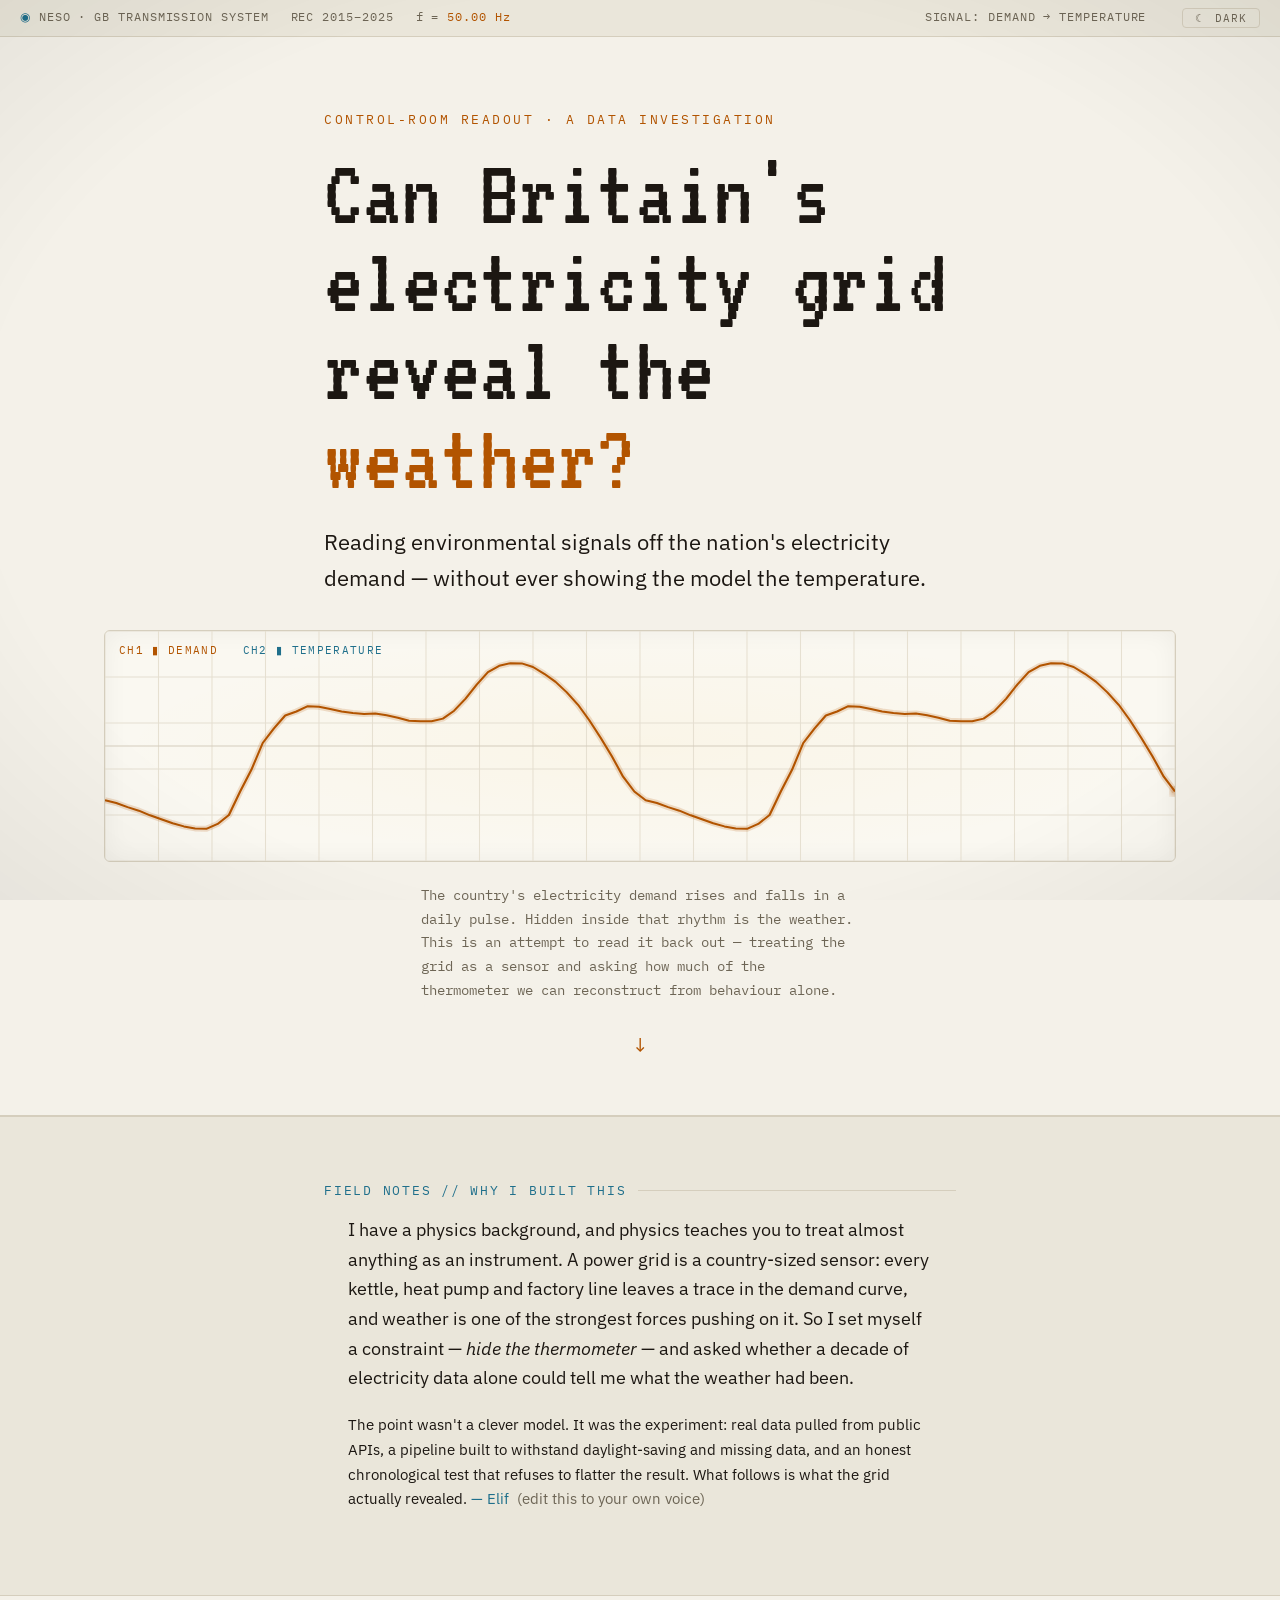
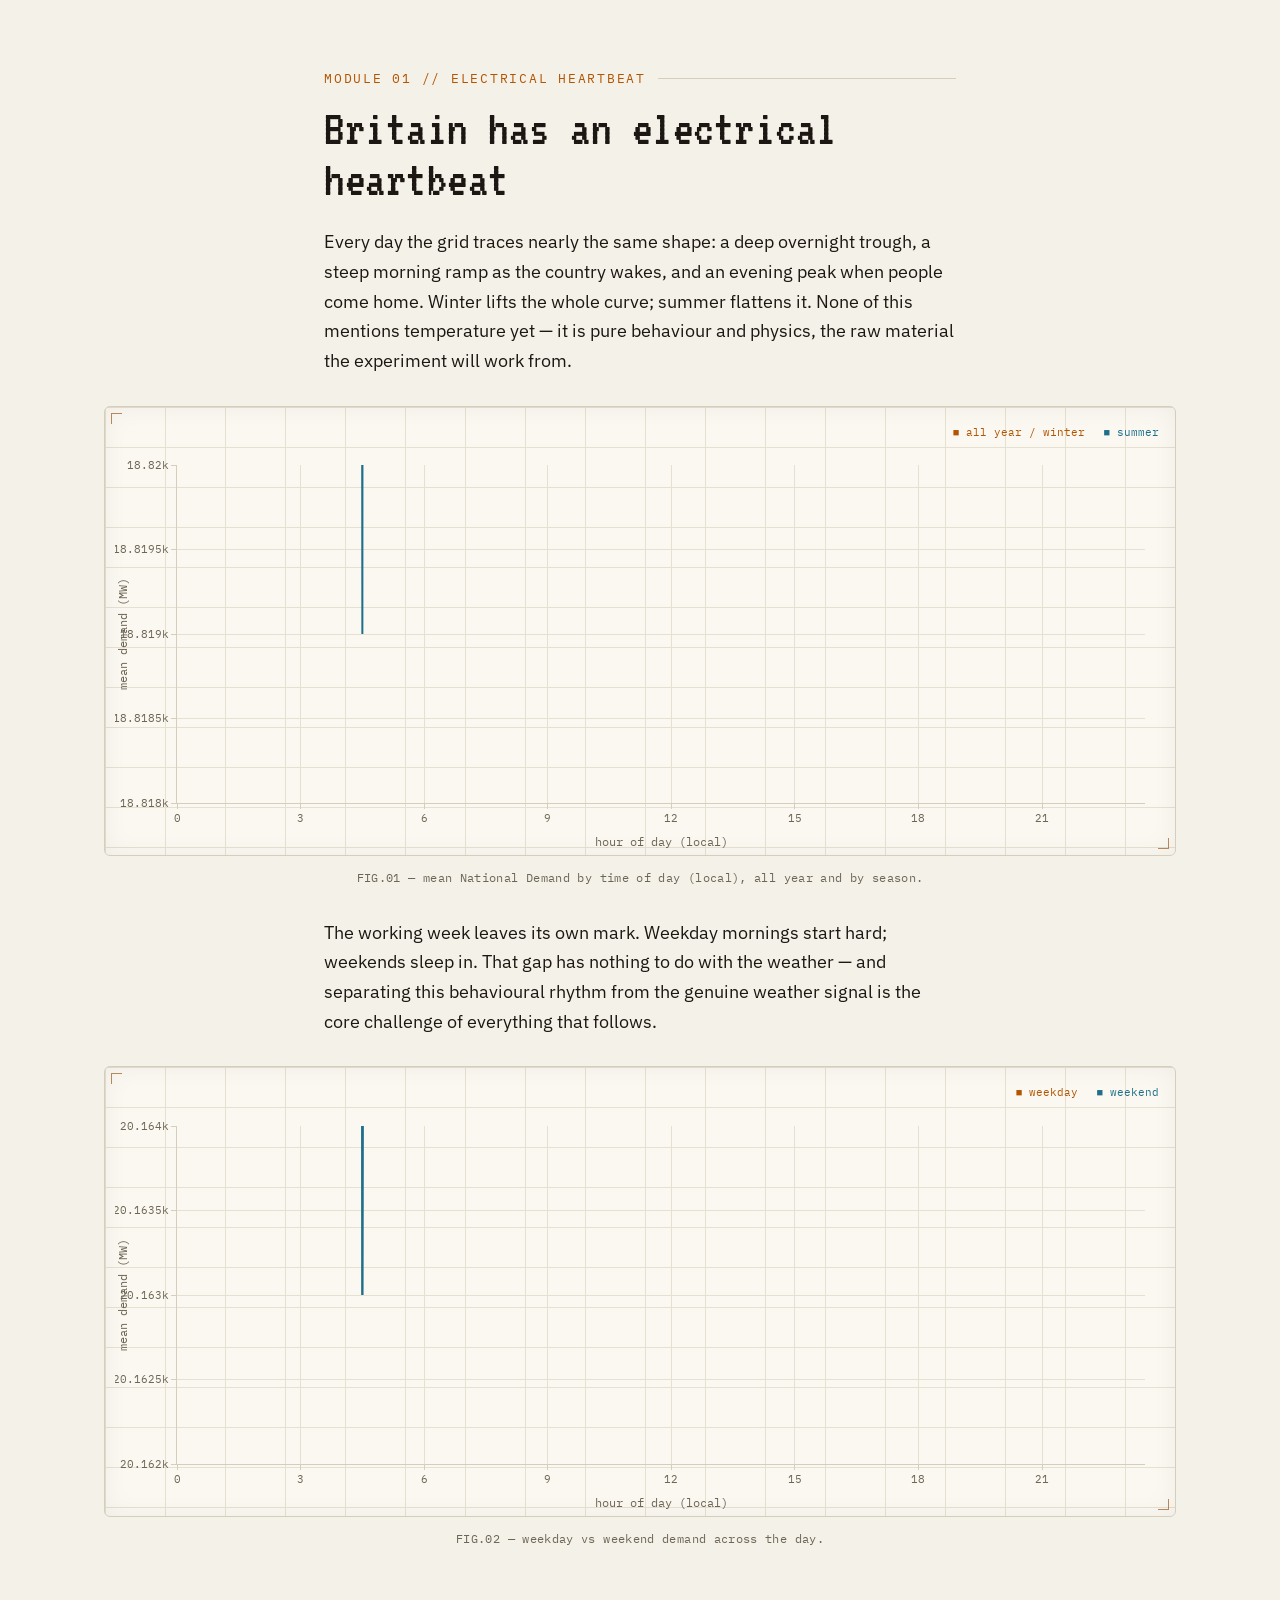
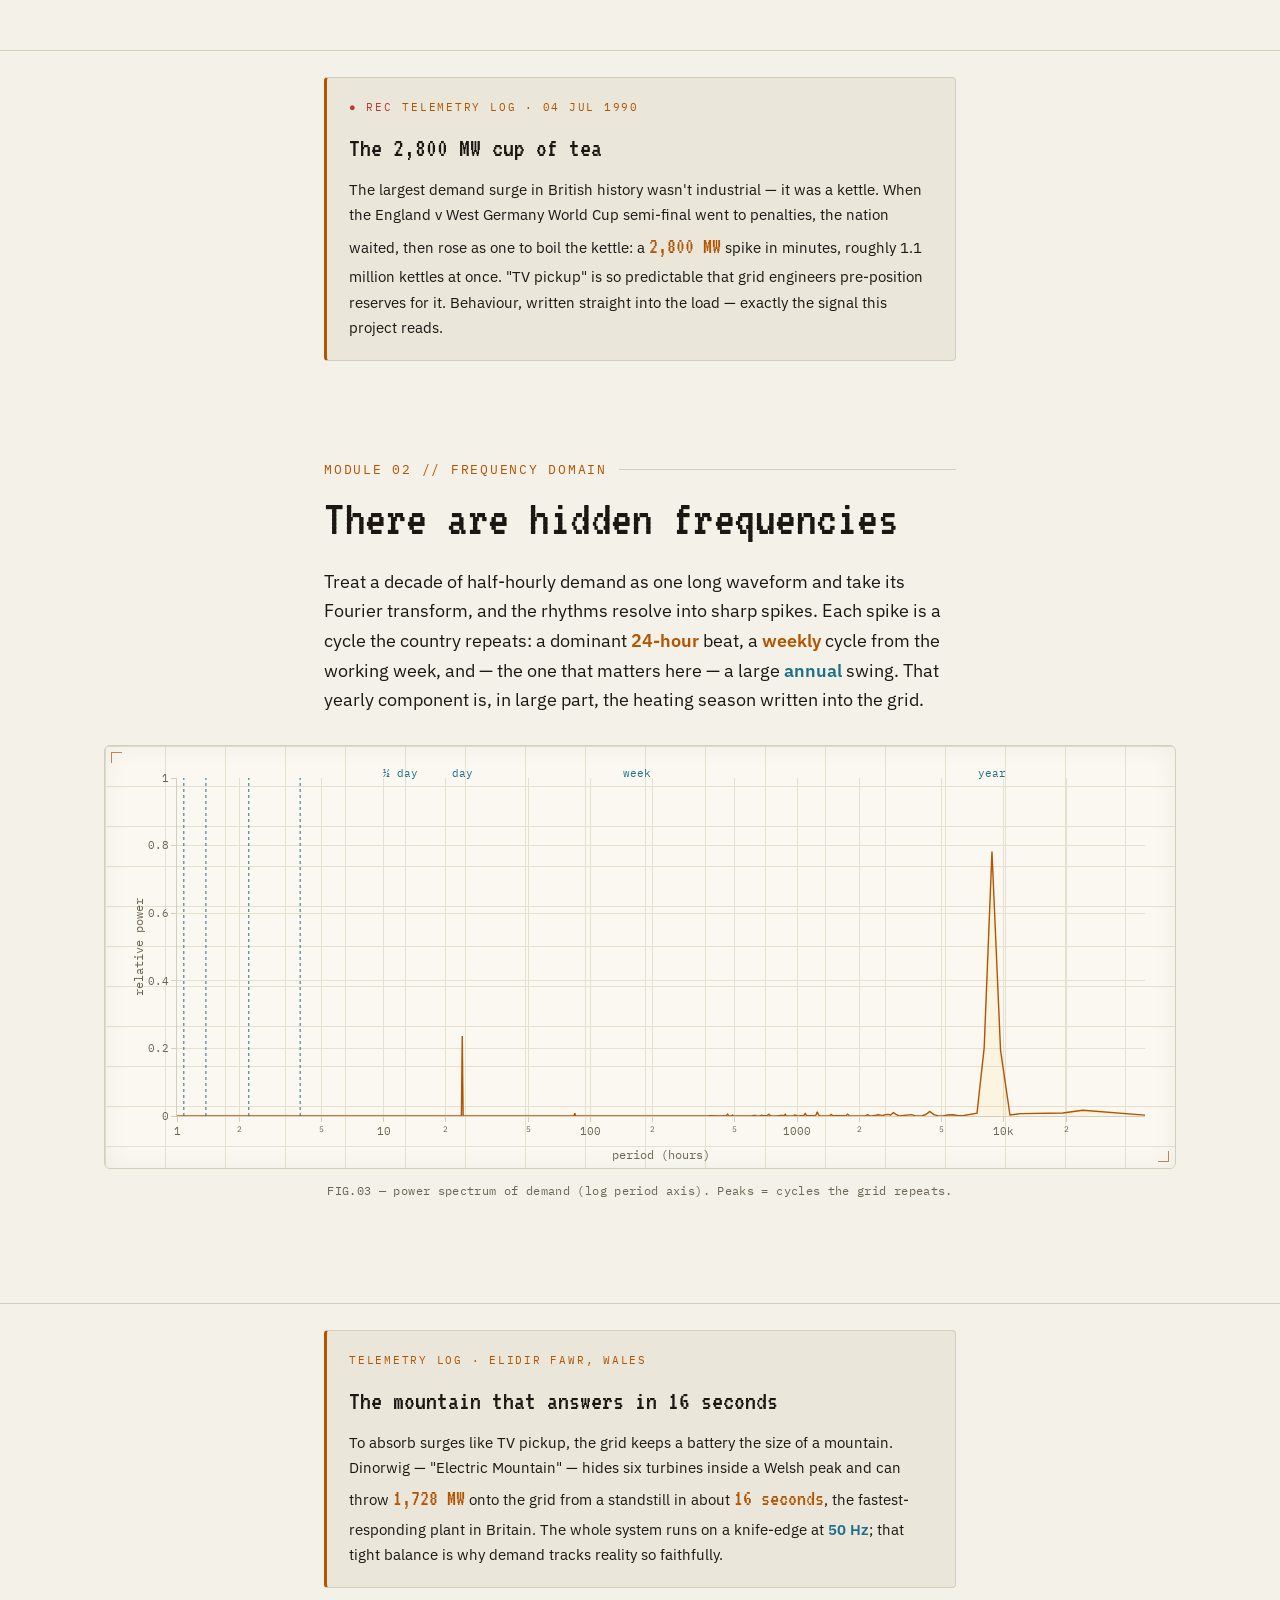
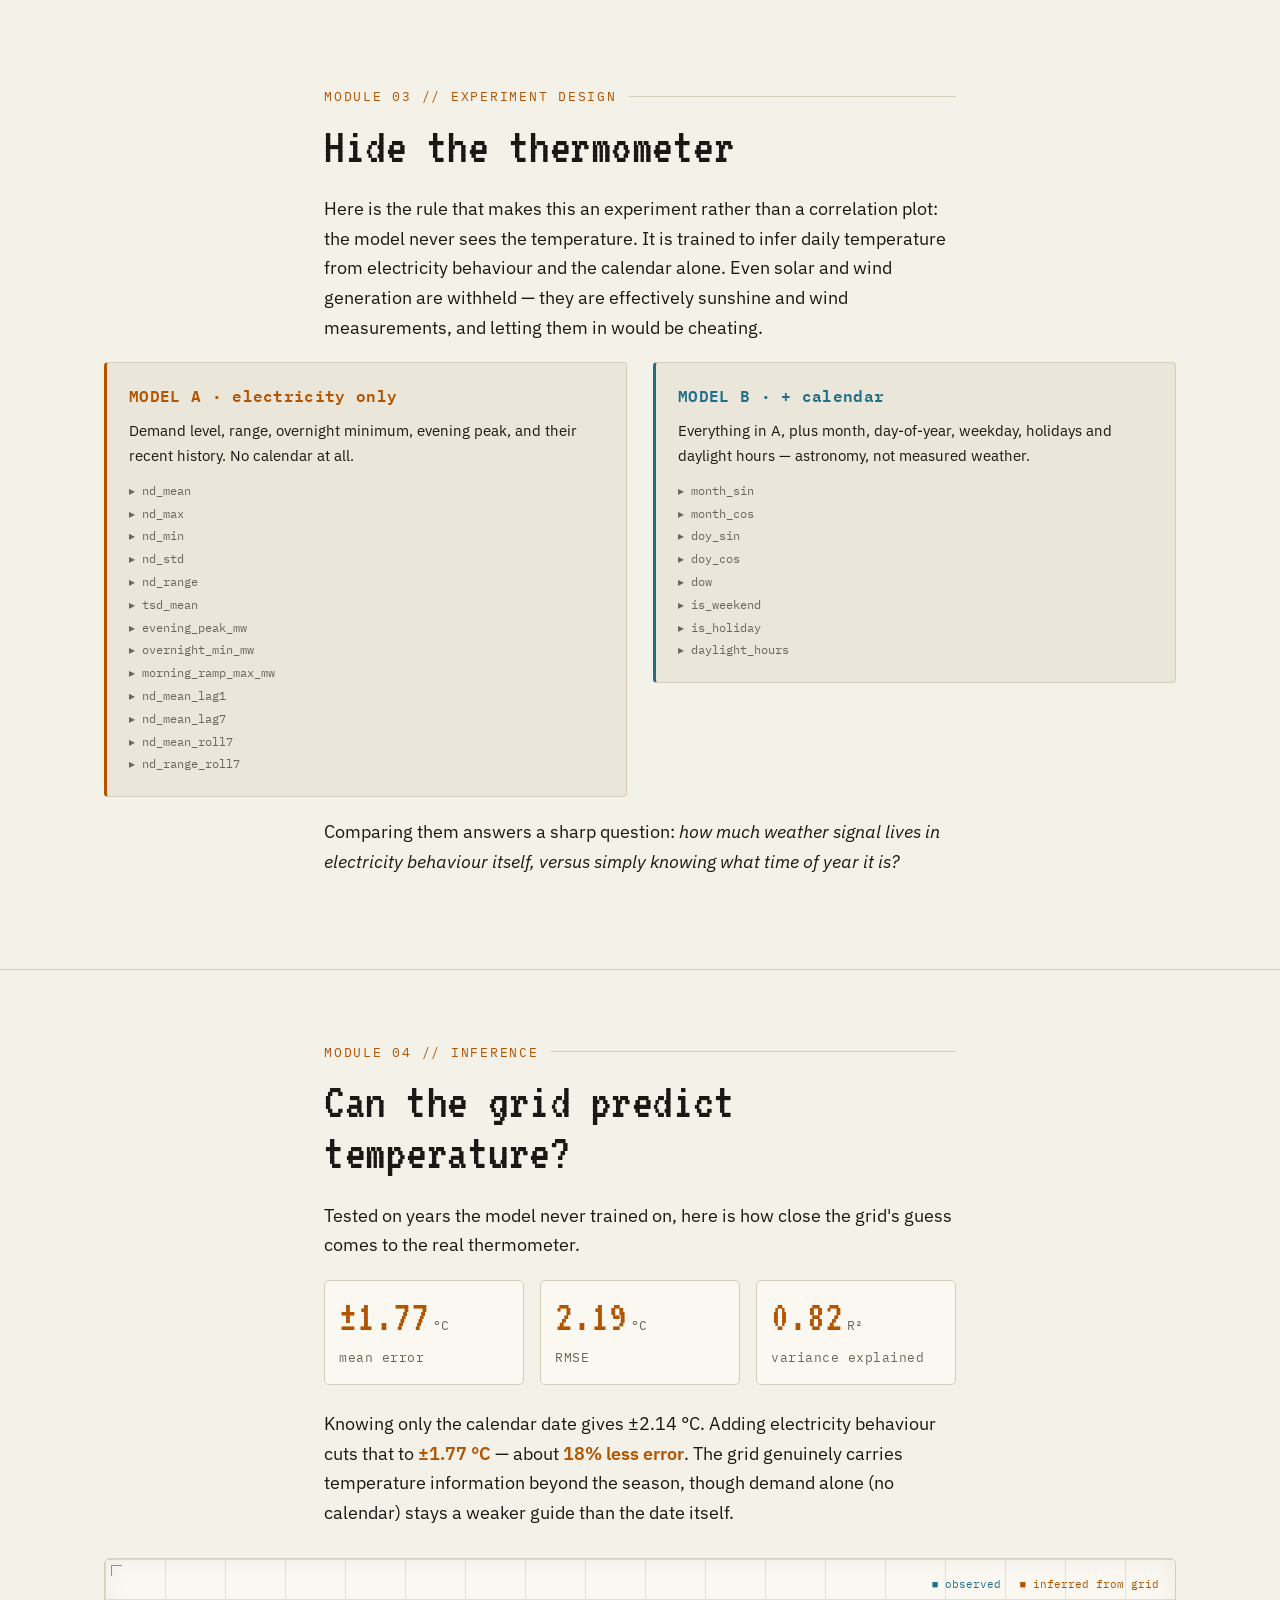
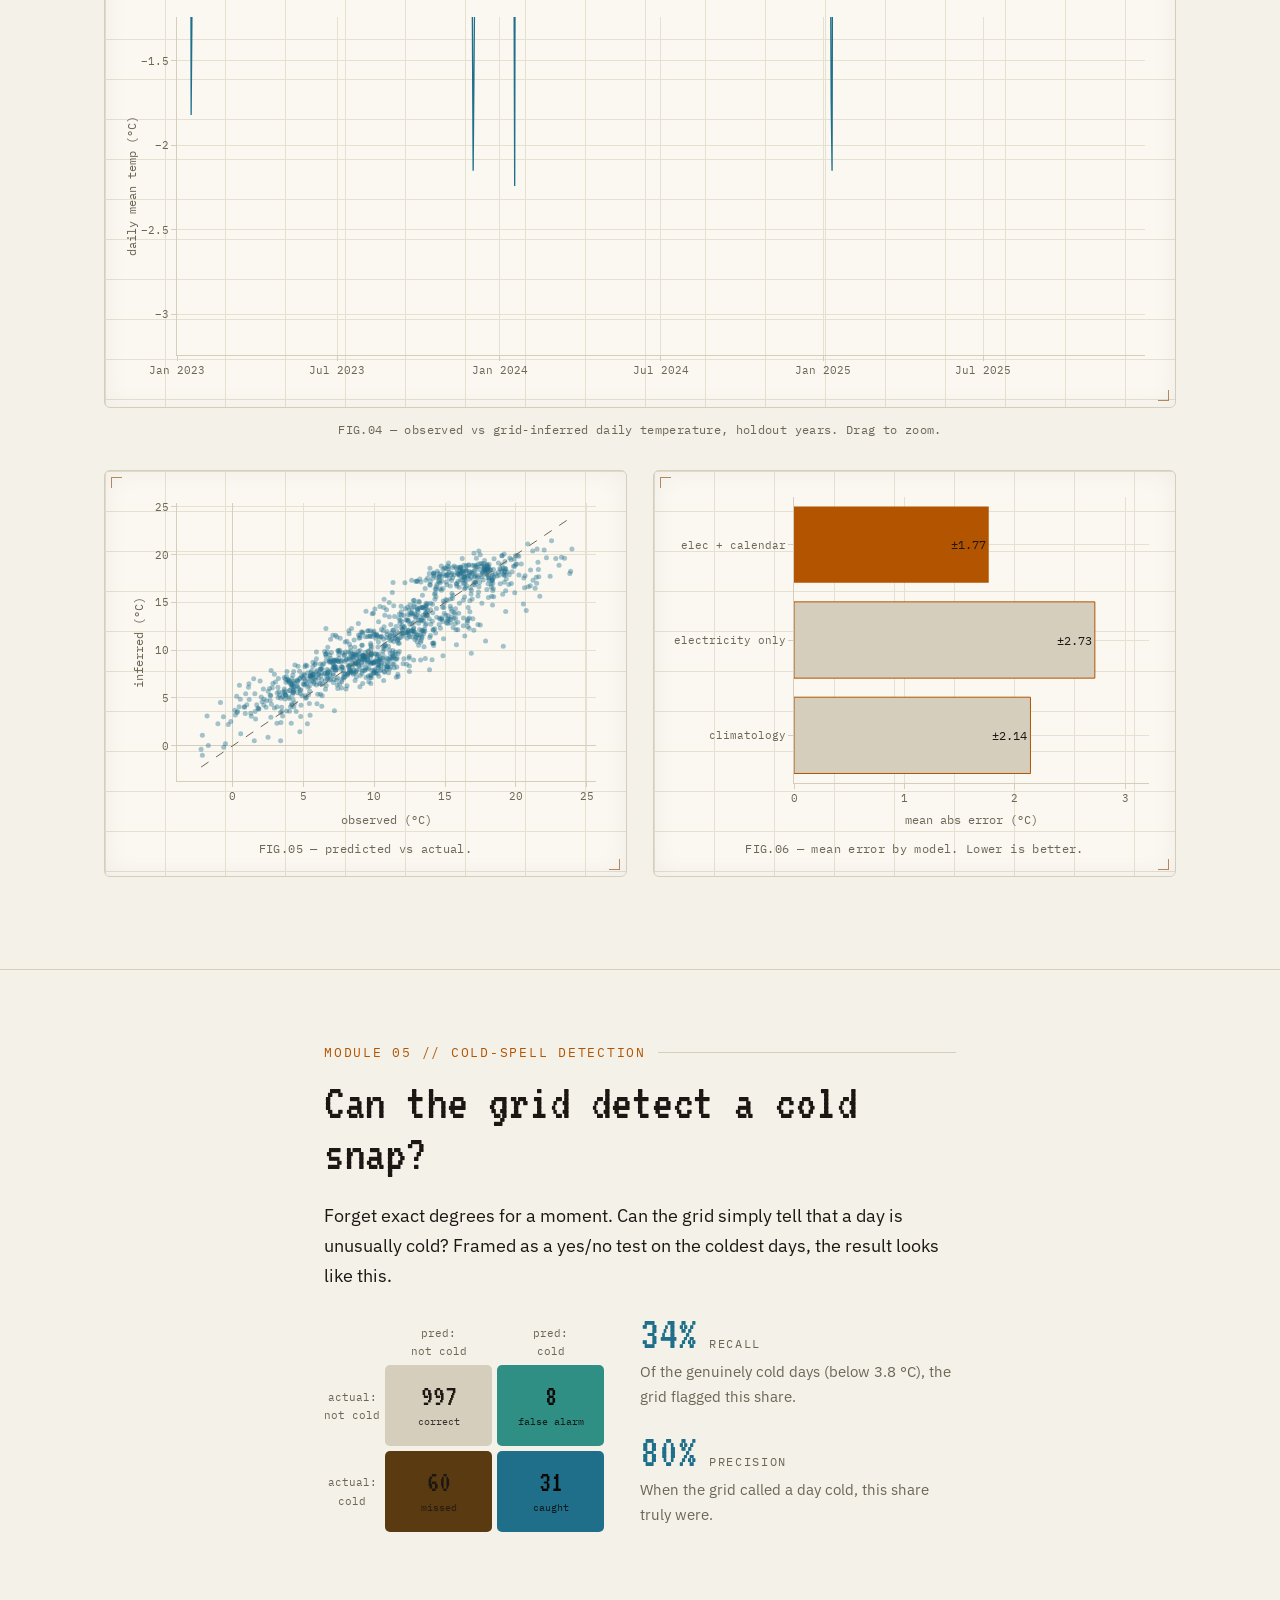
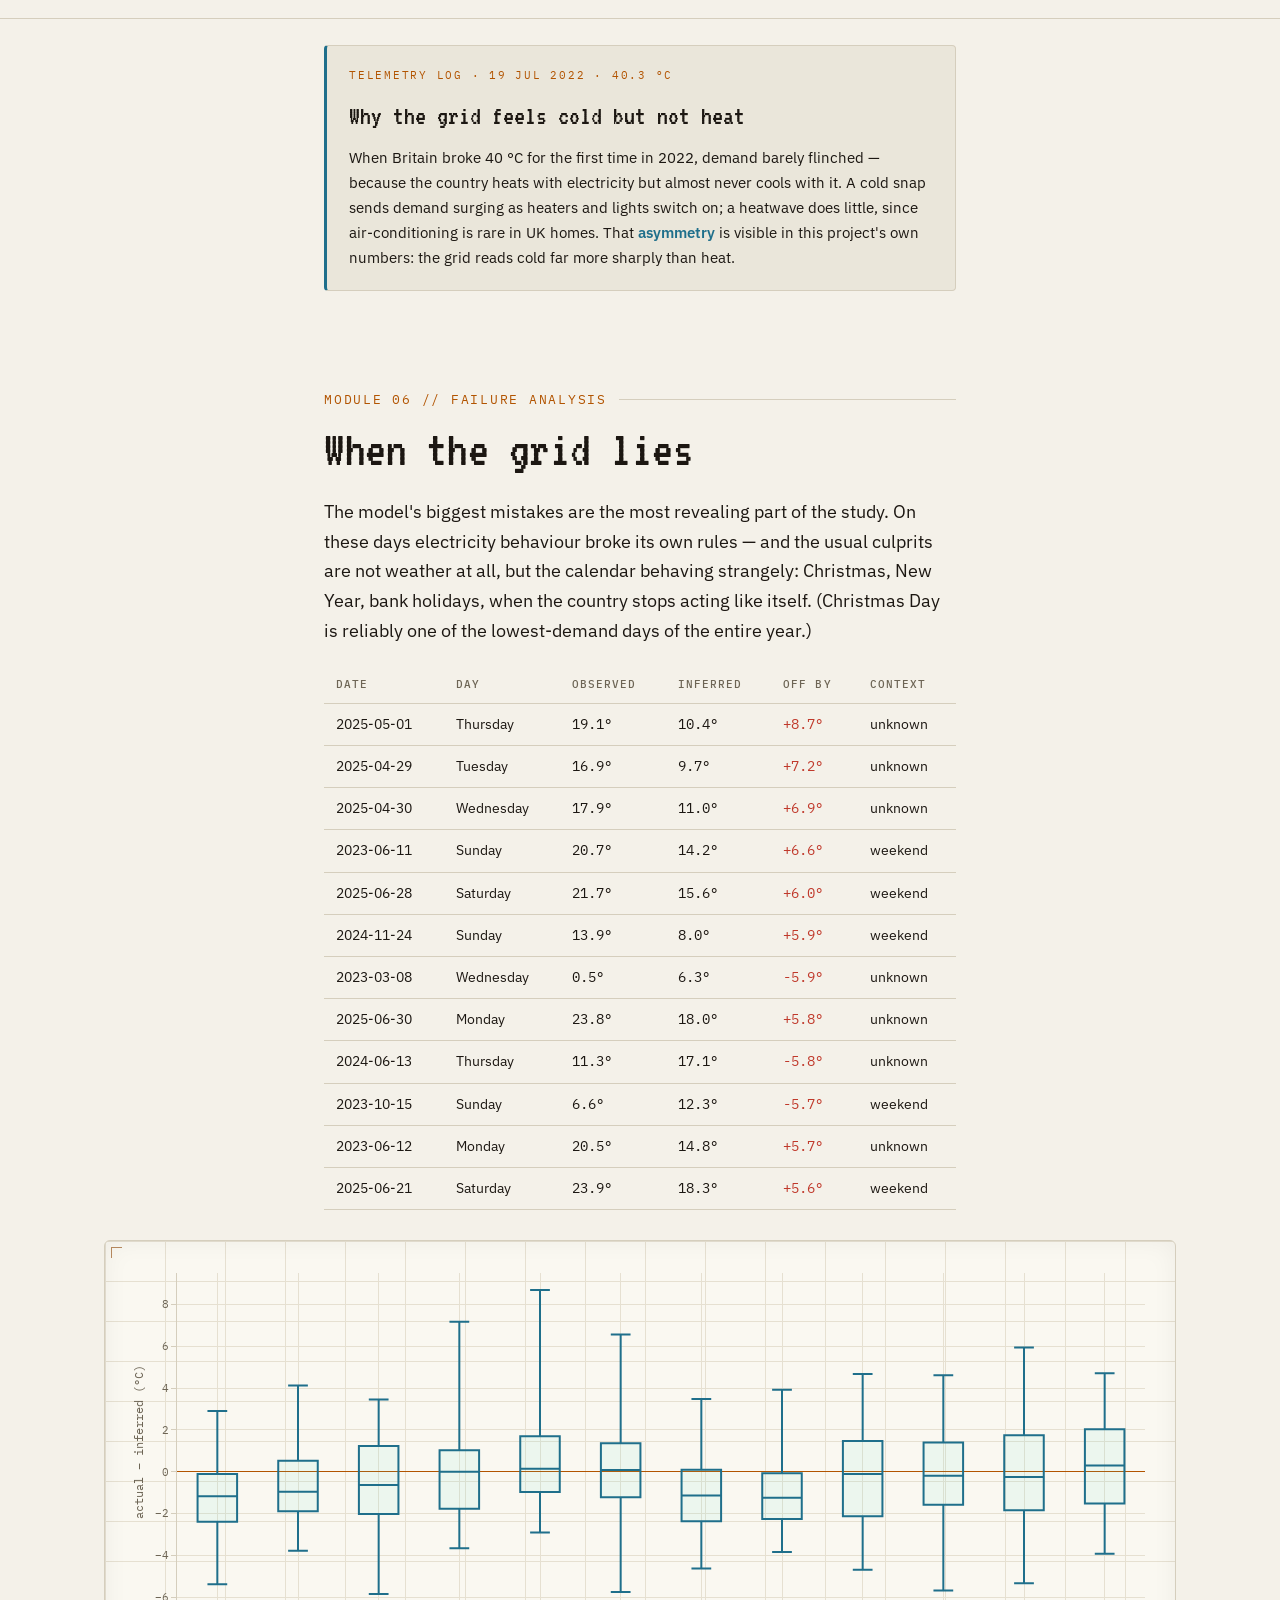
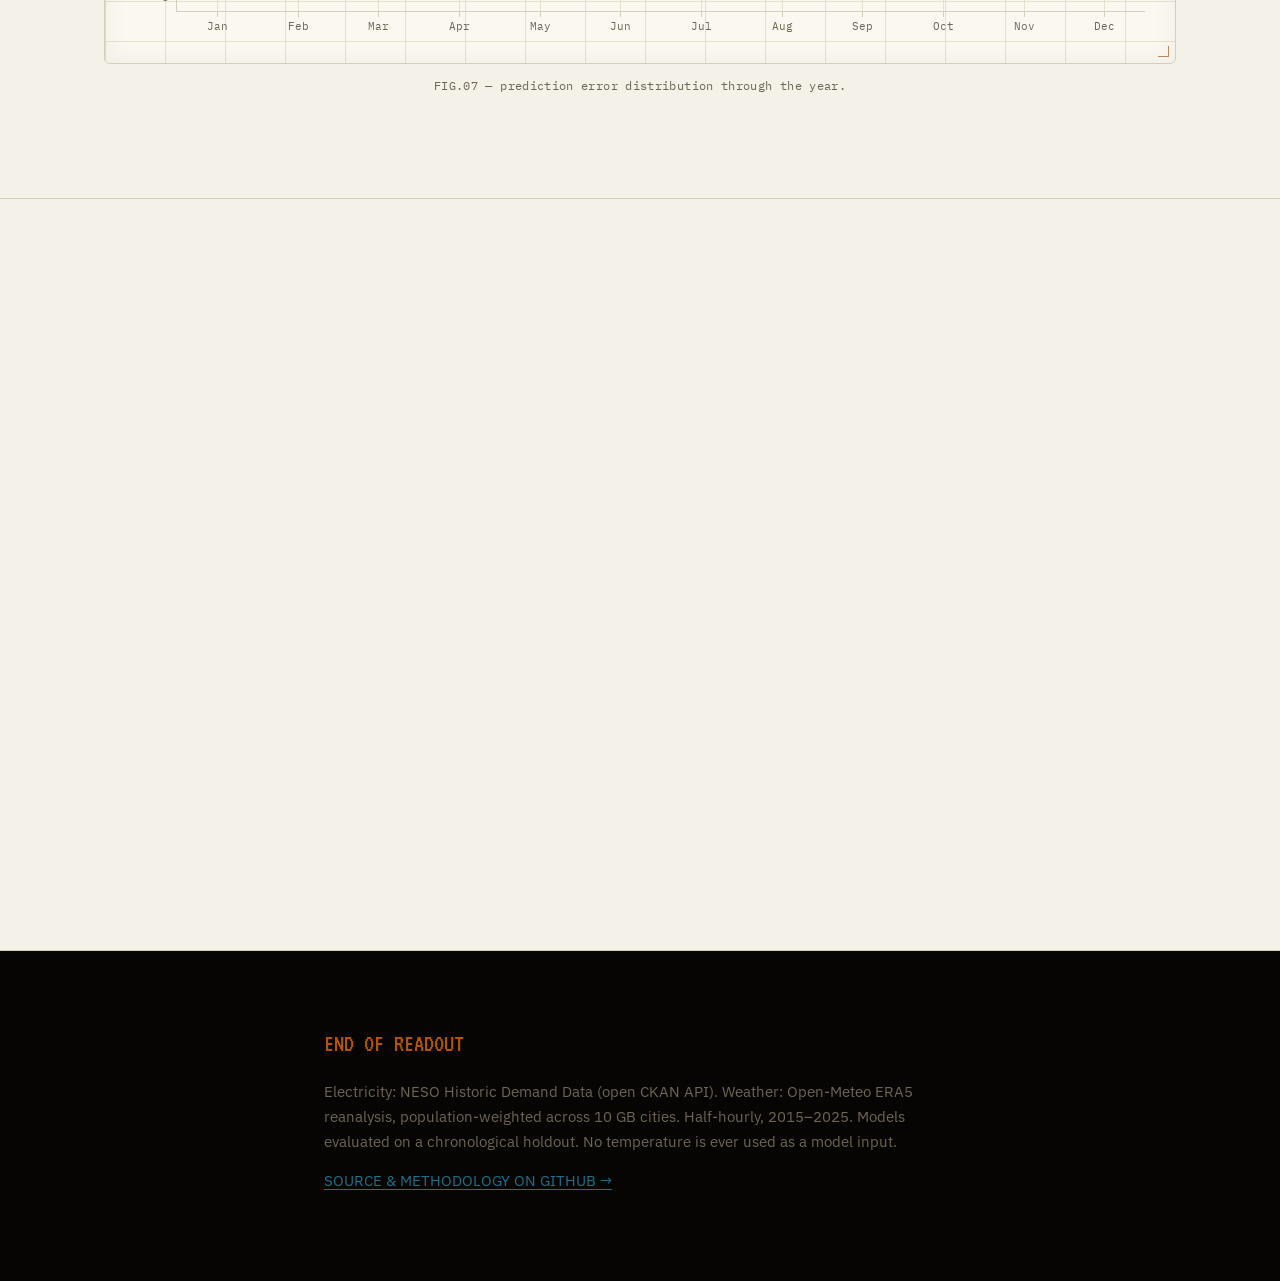
==== commit ba5cb8f0: "Website: readable hover tooltips, fixed bar axis, light/dark theme toggle" ====
--- a/website/index.html
+++ b/website/index.html
@@ -18,6 +18,7 @@
   <span>REC 2015–2025</span>
   <span>f = <span class="live">50.00 Hz</span></span>
   <span class="sp">SIGNAL: DEMAND → TEMPERATURE</span>
+  <button id="theme-toggle" class="theme-toggle" aria-label="Toggle light or dark theme">☀ LIGHT</button>
 </div>
 
 <header class="hero">
--- a/website/style.css
+++ b/website/style.css
@@ -21,6 +21,12 @@
   --max:     1120px;
   --tmax:    680px;
 }
+/* light mode: instrument-on-paper */
+:root[data-theme="light"]{
+  --bg:#f4f1e9; --bg2:#eae6da; --screen:#faf8f1;
+  --amber:#b25400; --amber-d:#8a4100; --cyan:#1f6f8b; --cyan-d:#14566b;
+  --ink:#1c1712; --ink-d:#6d6555; --grid:#e6e0d1; --line:#d5cebd; --red:#c0392b;
+}
 
 *{ box-sizing:border-box; }
 html{ scroll-behavior:smooth; }
@@ -41,6 +47,20 @@
   content:""; position:fixed; inset:0; z-index:9997; pointer-events:none;
   background:radial-gradient(ellipse at center, rgba(0,0,0,0) 55%, rgba(0,0,0,0.55) 100%);
 }
+
+/* light-mode: drop the CRT scanlines/glow that only read on black */
+:root[data-theme="light"] body::before{ display:none; }
+:root[data-theme="light"] body::after{ background:radial-gradient(ellipse at center, rgba(0,0,0,0) 72%, rgba(0,0,0,0.05) 100%); }
+:root[data-theme="light"] .glow-a, :root[data-theme="light"] h1 .amber,
+:root[data-theme="light"] .stat .v, :root[data-theme="light"] .stat-k{ text-shadow:none; }
+:root[data-theme="light"] .panel-screen, :root[data-theme="light"] .scope-screen{ box-shadow:inset 0 0 26px rgba(0,0,0,.05); }
+
+.theme-toggle{
+  margin-left:14px; background:transparent; border:1px solid var(--line); color:var(--ink-d);
+  font-family:"IBM Plex Mono",monospace; font-size:11px; letter-spacing:.1em; text-transform:uppercase;
+  padding:2px 12px; border-radius:4px; cursor:pointer; transition:color .2s, border-color .2s;
+}
+.theme-toggle:hover{ color:var(--amber); border-color:var(--amber); }
 
 .wrap{ max-width:var(--tmax); margin:0 auto; padding:0 24px; }
 .mono{ font-family:"IBM Plex Mono",monospace; }
